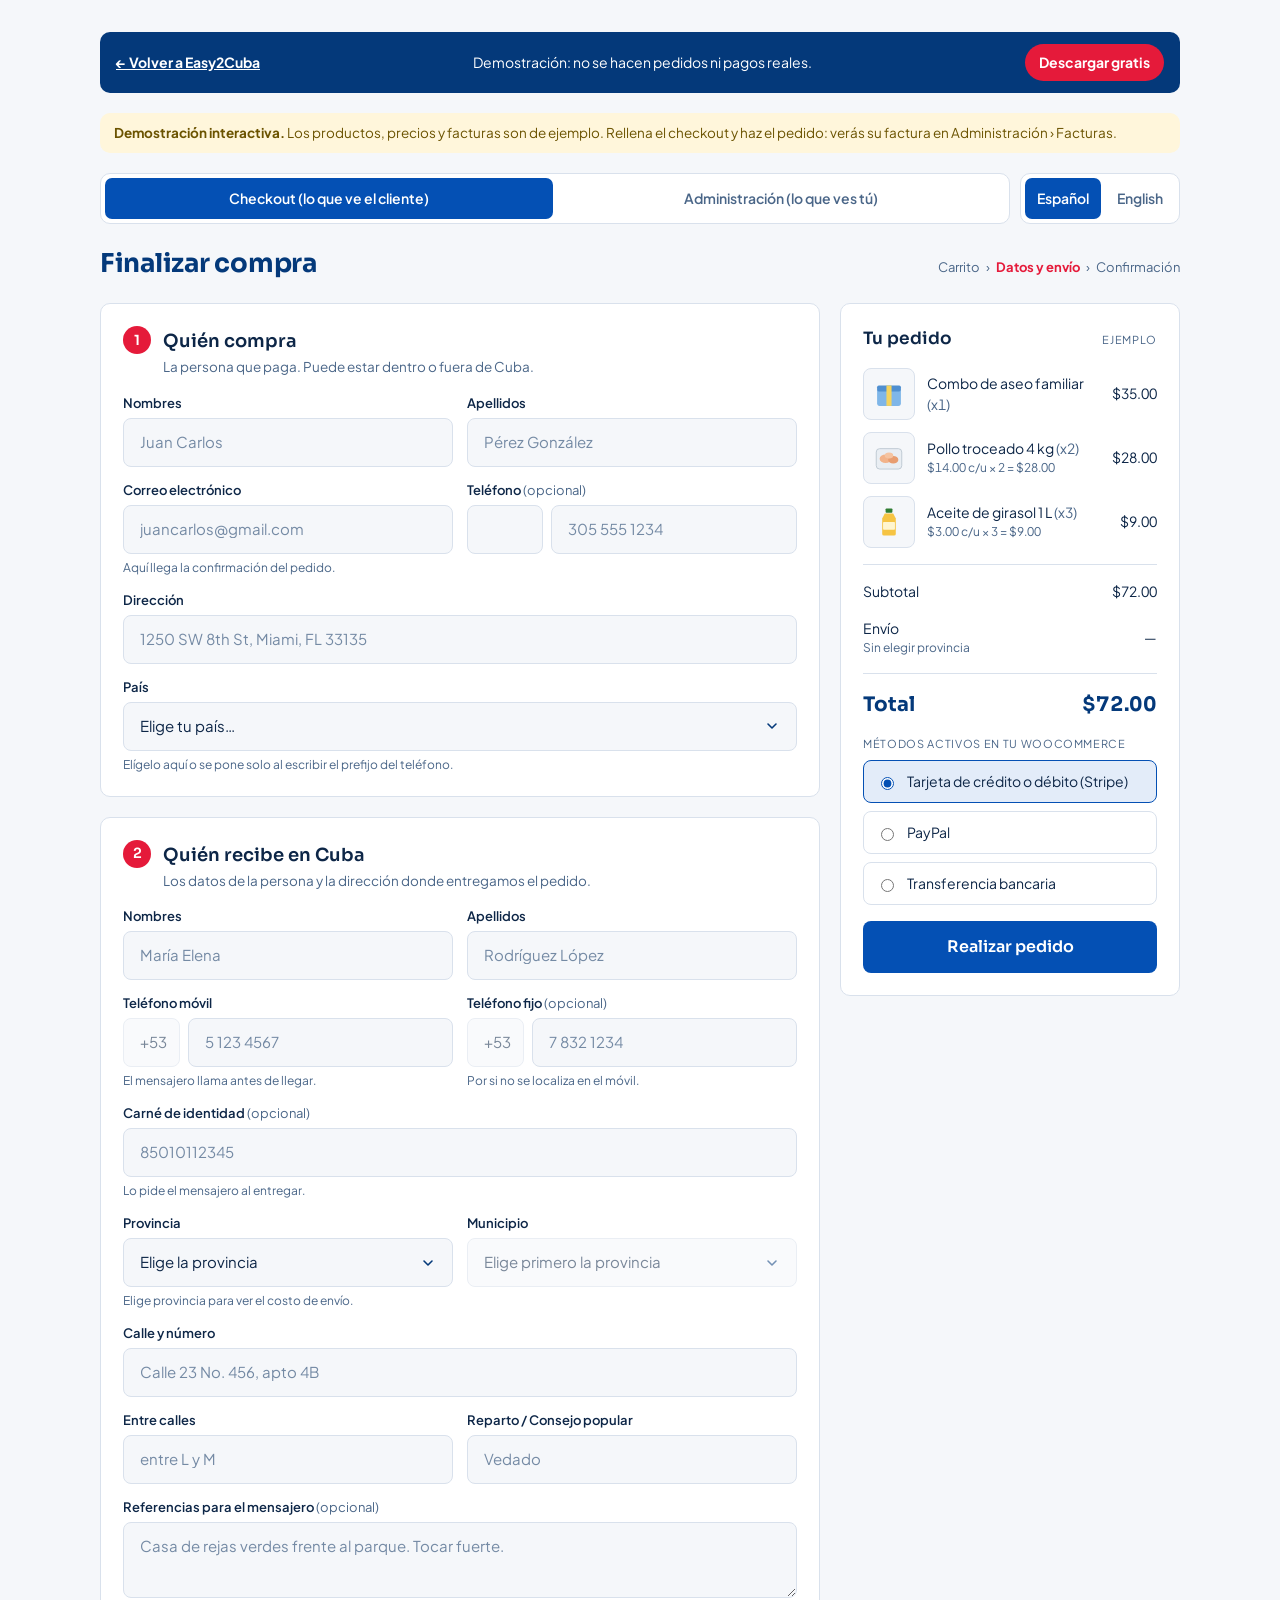
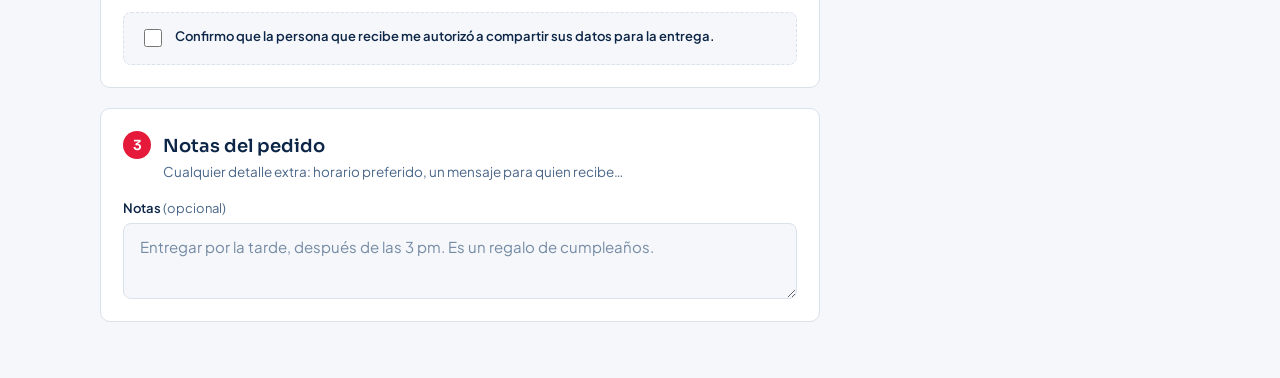
==== docs/demo/index.html @ add0dc84 "Icono de inicio (iPhone): carrito sin fondo, sin partes blancas Co-Authored-By: Claude Opus 5.5 <nor" ====
<!doctype html>
<html lang="es">
<head>
<meta charset="utf-8">
<title>Demo · Easy2Cuba for WooCommerce · La forma más fácil de vender y enviar a Cuba</title>
<meta name="viewport" content="width=device-width, initial-scale=1">
<meta name="description" content="La forma más fácil de vender y enviar a Cuba. Prueba el checkout de Easy2Cuba for WooCommerce: quién compra, quién recibe en Cuba, provincias, municipios y envío por provincia.">
<link rel="icon" href="../img/favicon.png">
<link rel="apple-touch-icon" href="../img/apple-touch-icon.png?v=3">
<link rel="manifest" href="../manifest.webmanifest">
<meta name="apple-mobile-web-app-title" content="Easy2Cuba">
<meta name="theme-color" content="#04397a">
<meta property="og:type" content="website">
<meta property="og:site_name" content="Easy2Cuba for WooCommerce">
<meta property="og:locale" content="es_ES">
<meta property="og:title" content="Demo · Easy2Cuba for WooCommerce">
<meta property="og:description" content="Pruébalo sin instalar nada: el checkout para vender desde cualquier país y entregar en Cuba, y su panel, en tu navegador.">
<meta property="og:image" content="https://wpdesigndev.github.io/easy2cuba-for-woocommerce/img/social-preview-demo.png">
<meta property="og:image:width" content="1280">
<meta property="og:image:height" content="640">
<meta property="og:image:alt" content="Demo de Easy2Cuba: formulario de quién recibe en Cuba con móvil +53, provincia La Habana y municipio Plaza de la Revolución.">
<meta property="og:url" content="https://wpdesigndev.github.io/easy2cuba-for-woocommerce/demo/">
<meta name="twitter:card" content="summary_large_image">
<meta name="twitter:title" content="Demo · Easy2Cuba for WooCommerce">
<meta name="twitter:description" content="Pruébalo sin instalar nada: el checkout para entregar en Cuba y su panel, en tu navegador.">
<meta name="twitter:image" content="https://wpdesigndev.github.io/easy2cuba-for-woocommerce/img/social-preview-demo.png">
<style>@font-face{font-family:"Sora";src:url("../fonts/Sora-var.woff") format("woff");font-weight:100 900;font-display:swap}@font-face{font-family:"Plus Jakarta Sans";src:url("../fonts/PlusJakartaSans-var.woff") format("woff");font-weight:200 800;font-display:swap}.smtp-grid{display:grid;grid-template-columns:repeat(2,minmax(0,1fr));gap:14px}
@media (max-width:640px){.smtp-grid{grid-template-columns:minmax(0,1fr)}}
.ret-row{display:flex;align-items:center;gap:10px}
.page-ok{color:#2e7d32;font-weight:600}
.test-box{border:1px solid var(--line);border-radius:var(--r);padding:16px;display:flex;flex-direction:column;gap:10px}
.test-box h3{margin:0}
.test-row{display:flex;flex-wrap:wrap;gap:10px;align-items:center}
.test-row input{flex:1 1 220px;min-width:0;font:inherit;color:var(--fg);background:var(--bg);border:1px solid var(--line);border-radius:8px;padding:10px 14px}
.smtp-grid select{font:inherit;color:var(--fg);background:var(--bg);border:1px solid var(--line);border-radius:8px;padding:10px 14px;width:100%}
</style>
<style>
/* Layout: two-column checkout (form left, sticky order summary right), stacks on phones; admin view in a tab */
:root{
  --bg:#f5f7fa; --surface:#ffffff; --fg:#0d2647; --muted:#4a6688; --line:#d9e1ec;
  --accent:#0450b4; --accent-ink:#ffffff; --accent-soft:#e3ecf9; --navy:#04397a;
  --red:#e51a3a; --red-ink:#ffffff;
  --ok:#17804a; --err:#b42318; --err-soft:#fdecea; --note:#fff6db; --note-ink:#6b5300;
  --display:"Sora",ui-sans-serif,system-ui,sans-serif;
  --body:"Plus Jakarta Sans",ui-sans-serif,system-ui,sans-serif;
  --r:10px;
}
@media (prefers-color-scheme:dark){:root:not([data-theme="light"]){
  --bg:#0b1424; --surface:#122038; --fg:#e6eef9; --muted:#9db0ca; --line:#24385a;
  --accent:#6ea3ff; --accent-ink:#06142b; --accent-soft:#18305a; --navy:#9cc0ff;
  --red:#ff4a64; --red-ink:#1a0308;
  --ok:#4cc584; --err:#ff8a7a; --err-soft:#3a1d1b; --note:#2e2812; --note-ink:#ecd58a; color-scheme:dark}}
:root[data-theme="dark"]{
  --bg:#0b1424; --surface:#122038; --fg:#e6eef9; --muted:#9db0ca; --line:#24385a;
  --accent:#6ea3ff; --accent-ink:#06142b; --accent-soft:#18305a; --navy:#9cc0ff;
  --red:#ff4a64; --red-ink:#1a0308;
  --ok:#4cc584; --err:#ff8a7a; --err-soft:#3a1d1b; --note:#2e2812; --note-ink:#ecd58a; color-scheme:dark}
*{box-sizing:border-box}
[hidden]{display:none!important}
body{background:var(--bg);color:var(--fg);font-family:var(--body);font-size:15px;line-height:1.5;padding-inline:16px;padding-block:24px 48px}
.wrap{max-width:1080px;margin:0 auto;display:flex;flex-direction:column;gap:20px}
.preview-note{background:var(--note);color:var(--note-ink);border-radius:var(--r);padding:10px 14px;font-size:13.5px}
.topbar{display:flex;gap:10px;flex-wrap:wrap;align-items:stretch}
.tabs,.lang{display:flex;gap:4px;background:var(--surface);border:1px solid var(--line);border-radius:var(--r);padding:4px}
.tabs{flex:1 1 420px;flex-wrap:wrap}
.tabs button,.lang button{font:inherit;font-weight:600;font-size:14px;border:0;border-radius:7px;padding:10px 12px;background:transparent;color:var(--muted);cursor:pointer}
.tabs button{flex:1 1 180px}
.tabs button[aria-pressed="true"],.lang button[aria-pressed="true"]{background:var(--accent);color:var(--accent-ink)}
.tabs button:focus-visible,.lang button:focus-visible{outline:2px solid var(--accent);outline-offset:2px}
#v-shop{display:flex;flex-direction:column;gap:20px}
#v-shop[hidden]{display:none}
header.shop{display:flex;justify-content:space-between;align-items:baseline;flex-wrap:wrap;gap:8px}
header.shop h1{font-family:var(--display);font-size:26px;font-weight:700;margin:0;letter-spacing:-.01em;color:var(--navy)}
.steps{display:flex;gap:6px;font-size:13px;color:var(--muted)}
.steps b{color:var(--red)}
.grid{display:grid;grid-template-columns:minmax(0,1fr) 340px;gap:20px;align-items:start}
@media (max-width:860px){.grid{grid-template-columns:minmax(0,1fr)}}
.col{display:flex;flex-direction:column;gap:20px;min-width:0}
section.card{background:var(--surface);border:1px solid var(--line);border-radius:var(--r);padding:22px;display:flex;flex-direction:column;gap:16px}
.sec-head{display:flex;gap:12px;align-items:flex-start}
.sec-num{flex:none;width:28px;height:28px;border-radius:50%;background:var(--red);color:var(--red-ink);font-family:var(--display);font-weight:600;font-size:14px;display:grid;place-items:center}
.sec-head h2{font-family:var(--display);font-size:18px;font-weight:600;margin:2px 0 2px;text-wrap:balance}
.sec-head p{margin:0;color:var(--muted);font-size:13.5px}
.fields{display:grid;grid-template-columns:repeat(2,minmax(0,1fr));gap:14px}
.full{grid-column:1/-1}
@media (max-width:520px){.fields{grid-template-columns:minmax(0,1fr)}}
.f{display:flex;flex-direction:column;gap:5px;min-width:0}
.f label{font-size:13px;font-weight:600}
.opt{font-weight:400;color:var(--muted)}
.f input,.f select,.f textarea{font:inherit;color:var(--fg);background:var(--bg);border:1px solid var(--line);border-radius:8px;padding:12px 16px;width:100%}
.f select{-webkit-appearance:none;appearance:none;padding-right:44px;background-image:url("data:image/svg+xml,%3Csvg xmlns='http://www.w3.org/2000/svg' width='16' height='16' viewBox='0 0 24 24' fill='none' stroke='%2304397a' stroke-width='2.4' stroke-linecap='round' stroke-linejoin='round'%3E%3Cpath d='M6 9l6 6 6-6'/%3E%3C/svg%3E");background-repeat:no-repeat;background-position:right 16px center;background-size:16px}
.phone select{background-image:none;padding-right:12px}
.f.consent{background:var(--bg);border:1px dashed var(--line);border-radius:8px;padding:14px 16px}
.f.consent label{display:flex;gap:10px;align-items:flex-start;font-weight:600}
.f.consent input{width:18px;height:18px;flex:none;margin-top:2px}
.demo-bar{display:flex;flex-wrap:wrap;gap:10px 16px;align-items:center;justify-content:space-between;background:var(--navy,#04397a);color:#fff;border-radius:var(--r);padding:12px 16px;font-size:14px}
.demo-bar a{color:#fff;font-weight:700}
.demo-bar .dl{background:#e51a3a;padding:8px 14px;border-radius:999px;text-decoration:none}
.f ::placeholder{color:var(--muted);opacity:.75}
.f textarea{min-height:76px;resize:vertical}
.f input:focus,.f select:focus,.f textarea:focus{outline:2px solid var(--accent);outline-offset:1px;border-color:transparent}
.f select:disabled{opacity:.55}
.hint{font-size:12px;color:var(--muted)}
.hint.found{color:var(--fg)}
.hint.found b{color:var(--accent)}
.msg{font-size:12px;color:var(--err)}
.f.bad input,.f.bad select{border-color:var(--err);background:var(--err-soft)}
.phone{display:flex;gap:8px}
.phone select{width:auto;flex:none}
.phone .pref{flex:none;width:76px;text-align:center}
.phone input{flex:1;min-width:0}
aside{position:sticky;top:calc(env(safe-area-inset-top,0px) + 16px)}
aside h2{font-family:var(--display);font-size:17px;font-weight:600;margin:0}
.item{display:flex;justify-content:space-between;gap:10px;font-size:14px;align-items:center}
.item > span:first-child{min-width:0}
.prod{display:flex;gap:12px;align-items:center;min-width:0}
.thumb{flex:none;width:52px;height:52px;border-radius:8px;border:1px solid var(--line);background:var(--bg);display:grid;place-items:center;overflow:hidden}
.thumb svg{width:34px;height:34px}
.prod-name{min-width:0}
.qty{color:var(--muted);font-variant-numeric:tabular-nums;white-space:nowrap}
.item small{display:block;color:var(--muted);font-size:12px}
.num{font-variant-numeric:tabular-nums;white-space:nowrap}
hr{border:0;border-top:1px solid var(--line);margin:0}
.total{font-family:var(--display);font-weight:700;font-size:20px;color:var(--navy)}
.pay{display:flex;flex-direction:column;gap:8px}
.pay label{display:flex;gap:10px;align-items:center;border:1px solid var(--line);border-radius:8px;padding:10px 12px;cursor:pointer;font-size:14px}
.pay label:has(input:checked){border-color:var(--accent);background:var(--accent-soft)}
.pay input{accent-color:var(--accent)}
button.go{font:inherit;font-family:var(--display);font-weight:600;font-size:16px;background:var(--accent);color:var(--accent-ink);border:0;border-radius:8px;padding:14px;cursor:pointer}
button.go:hover{filter:brightness(1.08)}
button.go:focus-visible{outline:3px solid var(--fg);outline-offset:2px}
.result{border:1px solid var(--ok);border-radius:var(--r);padding:16px;background:var(--surface)}
.result h3{margin:0 0 8px;font-family:var(--display);font-size:16px;color:var(--ok)}
.result dl{display:grid;grid-template-columns:max-content minmax(0,1fr);gap:4px 14px;margin:0;font-size:13.5px}
.result dt{color:var(--muted)}
.result dd{margin:0;overflow-wrap:anywhere}
.ex{font-size:11px;text-transform:uppercase;letter-spacing:.06em;color:var(--muted)}
/* Admin */
.admin{background:var(--surface);border:1px solid var(--line);border-radius:var(--r);overflow:hidden}
.admin-bar{display:flex;justify-content:space-between;flex-wrap:wrap;gap:6px;background:var(--navy);color:var(--surface);font-size:13px;padding:9px 16px}
.admin-body{padding:22px;display:flex;flex-direction:column;gap:16px}
.admin h2{font-family:var(--display);font-size:20px;margin:0 0 4px}
.admin .sub{margin:0;color:var(--muted);font-size:14px}
.bulk{display:flex;gap:8px;align-items:center;flex-wrap:wrap;font-size:13.5px}
.bulk label{font-weight:600}
.bulk input,.price{font:inherit;color:var(--fg);background:var(--bg);border:1px solid var(--line);border-radius:7px;padding:7px 10px;width:110px;font-variant-numeric:tabular-nums}
.sep{flex:1}
.tbl-wrap{overflow-x:auto;border:1px solid var(--line);border-radius:8px}
table{border-collapse:collapse;width:100%;min-width:480px;font-size:14px}
th{text-align:left;font-size:12px;text-transform:uppercase;letter-spacing:.05em;color:var(--muted);font-weight:600;padding:10px 14px;background:var(--bg)}
td{padding:8px 14px;border-top:1px solid var(--line)}
td.n{color:var(--muted);font-variant-numeric:tabular-nums}
.cur{display:inline-flex;align-items:center;gap:6px}
.pill{font-size:12px;padding:2px 8px;border-radius:99px;font-weight:600;background:var(--ok);color:var(--surface)}
.sw{position:relative;display:inline-block;width:40px;height:22px;flex:none;vertical-align:middle}
.sw input{position:absolute;inset:0;opacity:0;margin:0;cursor:pointer}
.sw span{position:absolute;inset:0;border-radius:99px;background:var(--line);transition:background .15s;pointer-events:none}
.sw span::after{content:"";position:absolute;top:3px;left:3px;width:16px;height:16px;border-radius:50%;background:var(--surface);transition:transform .15s}
.sw input:checked+span{background:var(--accent)}
.sw input:checked+span::after{transform:translateX(18px)}
.sw input:focus-visible+span{outline:2px solid var(--accent);outline-offset:2px}
tr.off td:not(:first-child){opacity:.45}
.save-row{display:flex;gap:12px;align-items:center}
.admin-body{position:relative}
.save-top{position:absolute;top:16px;right:22px;margin:0;z-index:1}
@media (max-width:600px){.save-top{position:static;justify-content:flex-end}}
.btn-pri,.btn-sec{font:inherit;font-weight:600;border-radius:7px;padding:9px 16px;cursor:pointer}
.btn-pri{background:var(--accent);color:var(--accent-ink);border:0}
.btn-sec{background:transparent;color:var(--accent);border:1px solid var(--accent)}
.saved{color:var(--ok);font-weight:600;font-size:14px}
.admin-foot{padding:16px 4px 0;font-size:12.5px;color:var(--muted);text-align:center}
.admin-foot a{color:var(--accent);font-weight:600;text-decoration:none}
.admin-foot a:hover{text-decoration:underline}
.plugin-head{display:flex;gap:14px;align-items:center;padding:20px 22px;border-bottom:1px solid var(--line);background:var(--accent-soft)}
.plugin-head .logo{flex:none;width:64px;height:64px;border-radius:14px;display:block;box-shadow:0 1px 3px rgba(0,0,0,.12)}
.plugin-head h1{font-family:var(--display);font-size:22px;font-weight:700;margin:0;color:var(--navy);letter-spacing:-.01em;text-wrap:balance}
.plugin-head p{margin:2px 0 0;color:var(--muted);font-size:14px}
.unit{display:block;font-size:12px;color:var(--muted);font-variant-numeric:tabular-nums}

/* Admin tabs & invoices */
.atabs{display:flex;gap:2px;padding:0 22px;border-bottom:1px solid var(--line);background:var(--surface);overflow-x:auto}
.atabs button{font:inherit;font-weight:600;font-size:14px;color:var(--muted);background:none;border:0;border-bottom:3px solid transparent;padding:12px 14px 10px;cursor:pointer;white-space:nowrap}
.atabs button[aria-selected="true"]{color:var(--navy);border-bottom-color:var(--red)}
.atabs button:focus-visible{outline:2px solid var(--accent);outline-offset:-2px}
.set-grid{display:grid;grid-template-columns:repeat(2,minmax(0,1fr));gap:16px;border:1px solid var(--line);border-radius:8px;padding:16px;background:var(--bg)}
.set-grid .toggle-row,.set-grid .save-row{grid-column:1/-1}
@media (max-width:640px){.set-grid{grid-template-columns:minmax(0,1fr)}}
.toggle-row{display:flex;gap:12px;align-items:flex-start;cursor:pointer}
.toggle-row b{display:block;font-size:14px}
.toggle-row small,.f2 small{display:block;color:var(--muted);font-size:12.5px}
.f2{display:flex;flex-direction:column;gap:5px;min-width:0}
.f2 label{font-size:13px;font-weight:600}
.f2 input{font:inherit;color:var(--fg);background:var(--surface);border:1px solid var(--line);border-radius:7px;padding:9px 11px;width:100%}
.f2 input:focus{outline:2px solid var(--accent);outline-offset:1px}
.list-head{display:flex;align-items:baseline;gap:10px;margin-top:6px}
.list-head h3{font-family:var(--display);font-size:17px;margin:0;color:var(--navy)}
.count{font-size:13px;color:var(--muted)}
.inv-table{min-width:820px}
.inv-table td{vertical-align:middle}
.inv-table .r{text-align:right}
.inv-table td.num{font-variant-numeric:tabular-nums;white-space:nowrap}
.inv-no{font:inherit;font-weight:700;color:var(--accent);background:none;border:0;padding:0;cursor:pointer;text-decoration:underline;text-underline-offset:2px}
.inv-actions{display:flex;gap:6px;justify-content:flex-end;flex-wrap:nowrap}
.btn-sec.small,.btn-del{padding:5px 10px;font-size:13px}
.btn-del{font:inherit;font-weight:600;font-size:13px;border-radius:7px;cursor:pointer;background:transparent;color:var(--err);border:1px solid var(--err)}
.btn-del.sure{background:var(--err);color:var(--surface)}
.empty{color:var(--muted);text-align:center;padding:18px;border:1px dashed var(--line);border-radius:8px;margin:0}
.chip{display:inline-block;font-size:11px;text-transform:uppercase;letter-spacing:.05em;padding:2px 7px;border-radius:99px;background:var(--note);color:var(--note-ink);margin-left:6px;vertical-align:middle;font-weight:600}
.info{display:grid;grid-template-columns:max-content minmax(0,1fr);gap:10px 24px;margin:0;font-size:14px;border:1px solid var(--line);border-radius:8px;padding:16px;background:var(--bg)}
.info dt{color:var(--muted);font-weight:600}
.info dd{margin:0;overflow-wrap:anywhere}
.info a{color:var(--accent);font-weight:600}
.mail{font-weight:600;user-select:all}
.info-copy{margin:0;color:var(--muted);font-size:13px}
.full2{grid-column:1/-1}
.lbl{font-size:13px;font-weight:600}
.logo-row{display:flex;gap:14px;align-items:center;flex-wrap:wrap}
.logo-box{width:180px;height:72px;border:1px dashed var(--line);border-radius:8px;background:var(--surface);display:grid;place-items:center;overflow:hidden;color:var(--muted);font-size:12.5px;text-align:center;padding:6px}
.logo-box img{max-width:166px;max-height:58px;width:auto;height:auto;object-fit:contain;display:block}
.logo-btns{display:flex;gap:8px;align-items:center}
.filebtn{position:relative;display:inline-flex;align-items:center;cursor:pointer;border-radius:7px;font-weight:600;border:1px solid var(--accent);color:var(--accent);background:transparent}
.filebtn input{position:absolute;inset:0;opacity:0;cursor:pointer;width:100%}
.filebtn:focus-within{outline:2px solid var(--accent);outline-offset:2px}
.pp-logo{max-height:64px;max-width:220px;object-fit:contain;display:block}
/* Modal + PDF paper */
.modal{position:fixed;inset:0;background:rgba(6,18,40,.55);display:flex;align-items:center;justify-content:center;padding:16px;z-index:50}
.modal[hidden]{display:none}
.modal-box{background:var(--bg);border-radius:12px;width:min(860px,100%);max-height:100%;display:flex;flex-direction:column;overflow:hidden;box-shadow:0 20px 50px rgba(0,0,0,.35)}
.modal-bar{display:flex;align-items:center;gap:8px;padding:12px 16px;background:var(--surface);border-bottom:1px solid var(--line);flex-wrap:wrap}
.modal-bar b{font-family:var(--display);color:var(--navy)}
.modal-scroll{overflow:auto;padding:20px}
.paper{background:#fff;color:#14233b;width:100%;max-width:760px;margin:0 auto;padding:36px 40px;box-shadow:0 2px 10px rgba(0,0,0,.15);font-family:var(--body);font-size:12.5px;line-height:1.45;display:flex;flex-direction:column;gap:18px}
@media (max-width:600px){.paper{padding:22px 18px}}
.pp-head{display:flex;justify-content:space-between;gap:16px;flex-wrap:wrap;border-bottom:3px solid #04397a;padding-bottom:14px}
.pp-store{font-family:var(--display);font-size:20px;font-weight:700;color:#04397a}
.pp-store small{display:block;font-family:var(--body);font-size:11.5px;font-weight:400;color:#4a6688}
.pp-meta{text-align:right}
.pp-meta .pp-title{font-family:var(--display);font-size:22px;font-weight:700;color:#e51a3a;letter-spacing:.06em}
.pp-meta div{color:#4a6688}
.pp-meta b{color:#14233b}
.pp-deliver{border:2px solid #04397a;border-radius:8px;overflow:hidden}
.pp-deliver h4{margin:0;background:#04397a;color:#fff;font-size:12px;letter-spacing:.08em;text-transform:uppercase;padding:7px 12px}
.pp-grid{display:grid;grid-template-columns:repeat(2,minmax(0,1fr));gap:8px 18px;padding:12px}
@media (max-width:600px){.pp-grid{grid-template-columns:minmax(0,1fr)}}
.pp-grid div{min-width:0;overflow-wrap:anywhere}
.pp-grid span{display:block;font-size:10.5px;text-transform:uppercase;letter-spacing:.05em;color:#4a6688}
.pp-grid b{font-size:13px}
.pp-grid .wide{grid-column:1/-1}
.pp-buyer h4,.pp-sec h4{margin:0 0 6px;font-size:12px;letter-spacing:.08em;text-transform:uppercase;color:#04397a}
.pp-buyer .pp-grid{padding:0}
.pp-table{width:100%;border-collapse:collapse}
.pp-table th{text-align:left;font-size:10.5px;text-transform:uppercase;letter-spacing:.05em;color:#4a6688;border-bottom:1px solid #c9d4e3;padding:6px 4px}
.pp-table td{padding:7px 4px;border-bottom:1px solid #e4eaf2}
.pp-table .r{text-align:right;white-space:nowrap;font-variant-numeric:tabular-nums}
.pp-totals{margin-left:auto;width:min(280px,100%);display:grid;grid-template-columns:1fr auto;gap:4px 16px;font-variant-numeric:tabular-nums}
.pp-totals .t{font-family:var(--display);font-weight:700;font-size:16px;color:#04397a;border-top:2px solid #04397a;padding-top:6px}
.pp-sec p{margin:0}
.pp-foot{border-top:1px solid #c9d4e3;padding-top:10px;text-align:center;color:#4a6688;font-size:11px}
.toast{position:fixed;left:50%;bottom:20px;transform:translateX(-50%);background:var(--navy);color:var(--surface);padding:10px 16px;border-radius:8px;font-size:14px;z-index:60;box-shadow:0 6px 20px rgba(0,0,0,.25);max-width:calc(100% - 32px)}
@media (prefers-reduced-motion:reduce){.sw span,.sw span::after{transition:none}}
</style>

<div class="wrap">
  <div class="demo-bar"><a href="../" data-t="back"></a><span data-t="demoNote"></span><a class="dl" href="https://github.com/wpdesigndev/easy2cuba-for-woocommerce/releases/latest/download/easy2cuba-for-woocommerce.zip" data-t="dlBtn"></a></div>
  <div class="preview-note" data-t="note"></div>

  <div class="topbar">
    <div class="tabs">
      <button type="button" id="t-shop" aria-pressed="true" data-t="tabShop"></button>
      <button type="button" id="t-admin" aria-pressed="false" data-t="tabAdmin"></button>
    </div>
    <div class="lang" aria-label="Idioma / Language">
      <button type="button" id="l-es" aria-pressed="true">Español</button>
      <button type="button" id="l-en" aria-pressed="false">English</button>
    </div>
  </div>

  <!-- ADMINISTRACIÓN -->
  <div id="v-admin" hidden>
  <div class="admin">
    <div class="admin-bar"><span data-t="wpPanel"></span><span>WooCommerce › Easy2Cuba</span></div>
    <div class="plugin-head">
      <img class="logo" src="[data-uri]" alt="Easy2Cuba" width="64" height="64">
      <div>
        <h1>Easy2Cuba for WooCommerce</h1>
        <p data-t="tagline"></p>
      </div>
    </div>
    <nav class="atabs" role="tablist">
      <button type="button" role="tab" data-panel="a-ship" aria-selected="true" data-t="atShip"></button>
      <button type="button" role="tab" data-panel="a-inv" aria-selected="false" data-t="atInv"></button>
      <button type="button" role="tab" data-panel="a-info" aria-selected="false" data-t="atInfo"></button>
    </nav>
    <div class="admin-body apanel" id="a-ship">
      <div class="save-row save-top"><span id="saved-top" class="saved" hidden data-t="saved"></span><button type="button" class="btn-pri" id="save-top" data-t="save"></button></div>
      <div>
        <h2 data-t="admGeneral"></h2>
      </div>
      <div class="set-grid">
        <label class="toggle-row" for="set-enable"><span class="sw"><input type="checkbox" id="set-enable" checked><span></span></span><span><b data-t="admEnable"></b><small data-t="admEnableD"></small></span></label>
        <label class="toggle-row" for="set-wide"><span class="sw"><input type="checkbox" id="set-wide" checked><span></span></span><span><b data-t="admWide"></b><small data-t="admWideD"></small></span></label>
        <label class="toggle-row" for="set-consent"><span class="sw"><input type="checkbox" id="set-consent" checked><span></span></span><span><b data-t="admConsent"></b><small data-t="admConsentD"></small></span></label>
      </div>
      <div>
        <h2 data-t="admTitle"></h2>
        <p class="sub" data-t="admSub"></p>
      </div>
      <div class="bulk">
        <label for="bulk" data-t="bulkLbl"></label>
        <input id="bulk" type="number" min="0" step="0.01" placeholder="10.00">
        <button type="button" class="btn-sec" id="bulk-go" data-t="apply"></button>
        <span class="sep"></span>
        <button type="button" class="btn-sec" id="all-on" data-t="allOn"></button>
        <button type="button" class="btn-sec" id="all-off" data-t="allOff"></button>
      </div>
      <div class="tbl-wrap">
        <table>
          <thead><tr><th data-t="thDel"></th><th data-t="thProv"></th><th data-t="thMun"></th><th data-t="thCost"></th></tr></thead>
          <tbody id="price-rows"></tbody>
        </table>
      </div>
      <div class="save-row"><button type="button" class="btn-pri" id="save" data-t="save"></button><span id="saved" class="saved" hidden data-t="saved"></span></div>
    </div>

    <!-- FACTURAS -->
    <div class="admin-body apanel" id="a-inv" hidden>
      <div>
        <h2 data-t="invTitle"></h2>
        <p class="sub" data-t="invSub"></p>
      </div>
      <div class="set-grid">
        <label class="toggle-row" for="inv-on">
          <span class="sw"><input type="checkbox" id="inv-on" checked><span></span></span>
          <span><b data-t="invOn"></b><small data-t="invOnSub"></small></span>
        </label>
        <div class="f2">
          <label for="inv-email" data-t="invEmail"></label>
          <input id="inv-email" type="email" value="admin@mitienda.com">
          <small data-t="invEmailSub"></small>
        </div>
        <div class="f2">
          <label for="inv-copy" data-t="invCopy"></label>
          <input id="inv-copy" type="text">
          <small data-t="invCopySub"></small>
        </div>
        <div class="f2 full2">
          <span class="lbl" data-t="invLogo"></span>
          <div class="logo-row">
            <div class="logo-box" id="logo-box"><span data-t="noLogo"></span></div>
            <div class="logo-btns">
              <label class="btn-sec small filebtn" for="logo-file"><span data-t="pickLogo"></span><input type="file" id="logo-file" accept="image/png,image/jpeg,image/webp,image/svg+xml"></label>
              <button type="button" class="btn-del" id="logo-rm" hidden data-t="rmLogo"></button>
            </div>
          </div>
          <small data-t="invLogoSub"></small>
        </div>
<div class="f2 full2"><label for="inv-ret" data-t="retLabel"></label><div class="ret-row"><input id="inv-ret" type="number" min="0" value="0" style="width:90px"> <span data-t="retMonths"></span></div><small data-t="retD"></small></div>
        <label class="toggle-row full2" for="smtp-on"><span class="sw"><input type="checkbox" id="smtp-on"><span></span></span><span><b data-t="smtpOn"></b><small data-t="smtpOnD"></small></span></label>
        <div class="smtp-grid full2" id="smtp-fields" hidden>
          <div class="f2"><label for="smtp-host" data-t="smtpHost"></label><input id="smtp-host" type="text" placeholder="smtp.gmail.com"></div>
          <div class="f2"><label for="smtp-port" data-t="smtpPort"></label><input id="smtp-port" type="number" placeholder="587"></div>
          <div class="f2"><label for="smtp-sec" data-t="smtpSecure"></label><select id="smtp-sec"><option>TLS</option><option>SSL</option><option value="" data-t="smtpNone"></option></select></div>
          <div class="f2"><label for="smtp-user" data-t="smtpUser"></label><input id="smtp-user" type="text" placeholder="tucorreo@gmail.com"></div>
          <div class="f2"><label for="smtp-pass" data-t="smtpPass"></label><input id="smtp-pass" type="password" placeholder=""></div>
          <div class="f2"><label for="from-email" data-t="fromEmail"></label><input id="from-email" type="email" placeholder=""><small data-t="fromEmailD"></small></div>
          <div class="f2"><label for="from-name" data-t="fromName"></label><input id="from-name" type="text" placeholder=""><small data-t="fromNameD"></small></div>
        </div>
        <div class="save-row"><button type="button" class="btn-pri" id="inv-save" data-t="save"></button><span id="inv-saved" class="saved" hidden data-t="saved"></span></div>
      </div>

<div class="test-box">
        <h3 data-t="testTitle"></h3>
        <p class="sub" data-t="testSub"></p>
        <div class="test-row"><label for="test-to" data-t="testEmail"></label><input id="test-to" type="email" value="admin@mitienda.com"><button type="button" class="btn-pri" id="test-send" data-t="testSend"></button><button type="button" class="btn-sec" id="test-view" data-t="testView"></button></div>
      </div>

      <div class="list-head">
        <h3 data-t="invList"></h3>
        <span class="count" id="inv-count"></span>
      </div>
      <div class="tbl-wrap">
        <table class="inv-table">
          <thead><tr><th data-t="thInvNo"></th><th data-t="thDate"></th><th data-t="thBuyer"></th><th data-t="thRecip"></th><th data-t="thProv"></th><th class="r">Total</th><th data-t="thSent"></th><th class="r" data-t="thActions"></th></tr></thead>
          <tbody id="inv-rows"></tbody>
        </table>
      </div>
      <p class="empty" id="inv-empty" hidden data-t="invEmpty"></p>
    </div>

    <!-- INFORMACIÓN -->
    <div class="admin-body apanel" id="a-info" hidden>
      <div>
        <h2 data-t="infoTitle"></h2>
        <p class="sub" data-t="infoSub"></p>
      </div>
      <dl class="info">
        <dt data-t="iName"></dt><dd>Easy2Cuba for WooCommerce</dd>
        <dt data-t="iVersion"></dt><dd>1.6.6</dd>
        <dt data-t="iBy"></dt><dd><a href="https://gmeti.com" target="_blank" rel="noopener noreferrer">GMETI</a></dd>
        <dt data-t="iPage"></dt><dd><a href="https://wpdesigndev.github.io/easy2cuba-for-woocommerce/" target="_blank" rel="noopener">wpdesigndev.github.io/easy2cuba-for-woocommerce</a></dd>
        <dt data-t="iSupport"></dt><dd><span class="mail" id="sup-mail">easy2cubaforwoo@gmeti.com</span> <button type="button" class="btn-sec small" id="copy-mail" data-t="copyBtn"></button></dd>
        <dt data-t="iReq"></dt><dd>WooCommerce 7.0+ (<span data-t="reqMust"></span>) · WordPress 6.0+ · PHP 7.4+</dd>
        <dt data-t="iLangs"></dt><dd>Español, English</dd>
        <dt data-t="iLicense"></dt><dd>GPLv2</dd>
      </dl>
    </div>
  </div>
  <footer class="admin-foot" id="copy"></footer>
  </div>

  <div class="modal" id="modal" hidden>
    <div class="modal-box" role="dialog" aria-modal="true" aria-labelledby="m-title">
      <div class="modal-bar">
        <b id="m-title"></b>
        <span class="sep"></span>
        <button type="button" class="btn-sec small" id="m-dl" data-t="dlPdf"></button>
        <button type="button" class="btn-sec small" id="m-close" data-t="close"></button>
      </div>
      <div class="modal-scroll"><div class="paper" id="paper"></div></div>
    </div>
  </div>

  <!-- CHECKOUT -->
  <div id="v-shop">
  <header class="shop">
    <h1 data-t="h1"></h1>
    <div class="steps"><span data-t="st1"></span>›<b data-t="st2"></b>›<span data-t="st3"></span></div>
  </header>

  <form id="checkout" class="grid" novalidate>
    <div class="col">

      <section class="card">
        <div class="sec-head"><div class="sec-num">1</div><div>
          <h2 data-t="s1"></h2>
          <p data-t="s1sub"></p>
        </div></div>
        <div class="fields">
          <div class="f"><label for="b_nombre" data-t="names"></label><input id="b_nombre" autocomplete="given-name" data-ph="phBNames" required></div>
          <div class="f"><label for="b_apellidos" data-t="lastnames"></label><input id="b_apellidos" autocomplete="family-name" data-ph="phBLast" required></div>
          <div class="f"><label for="b_email" data-t="email"></label><input id="b_email" type="email" autocomplete="email" data-ph="phEmail" required><span class="hint" data-t="emailHint"></span></div>
          <div class="f"><label for="b_tel"><span data-t="phone"></span> <span class="opt" data-t="optional"></span></label>
            <div class="phone"><input id="b_pref" class="pref" type="tel" inputmode="tel" maxlength="5" autocomplete="tel-country-code" aria-label="Prefijo"><input id="b_tel" type="tel" inputmode="tel" autocomplete="tel-national" data-ph="phBPhone"></div></div>
          <div class="f full"><label for="b_dir" data-t="address"></label><input id="b_dir" autocomplete="street-address" data-ph="phAddr" required></div>
          <div class="f full"><label for="b_pais" data-t="cLabel"></label><select id="b_pais" autocomplete="country" required></select><span class="hint" data-t="cAuto"></span></div>
        </div>
      </section>

      <section class="card">
        <div class="sec-head"><div class="sec-num">2</div><div>
          <h2 data-t="s2"></h2>
          <p data-t="s2sub"></p>
        </div></div>
        <div class="fields">
          <div class="f"><label for="s_nombre" data-t="names"></label><input id="s_nombre" data-ph="phSNames" required></div>
          <div class="f"><label for="s_apellidos" data-t="lastnames"></label><input id="s_apellidos" data-ph="phSLast" required></div>
          <div class="f"><label for="s_tel" data-t="mobile"></label>
            <div class="phone"><select aria-label="+53" disabled><option>+53</option></select><input id="s_tel" type="tel" inputmode="tel" placeholder="5 123 4567" required></div><span class="hint" data-t="mobileHint"></span></div>
          <div class="f"><label for="s_fijo"><span data-t="landline"></span> <span class="opt" data-t="optional"></span></label>
            <div class="phone"><select aria-label="+53" disabled><option>+53</option></select><input id="s_fijo" type="tel" inputmode="tel" placeholder="7 832 1234"></div><span class="hint" data-t="landHint"></span></div>
          <div class="f full"><label for="s_ci"><span data-t="ci"></span> <span class="opt" data-t="optional"></span></label><input id="s_ci" inputmode="numeric" maxlength="11" placeholder="85010112345"><span class="hint" data-t="ciHint"></span></div>
          <div class="f"><label for="s_prov" data-t="prov"></label><select id="s_prov" required></select><span class="hint" id="zone"></span></div>
          <div class="f"><label for="s_mun" data-t="mun"></label><select id="s_mun" required disabled></select></div>
          <div class="f full"><label for="s_calle" data-t="street"></label><input id="s_calle" data-ph="phStreet" required></div>
          <div class="f"><label for="s_entre" data-t="between"></label><input id="s_entre" data-ph="phBetween" required></div>
          <div class="f"><label for="s_reparto" data-t="reparto"></label><input id="s_reparto" placeholder="Vedado"></div>
          <div class="f full"><label for="s_ref"><span data-t="refs"></span> <span class="opt" data-t="optional"></span></label><textarea id="s_ref" data-ph="phRefs"></textarea></div>
          <div class="f full consent"><label><input type="checkbox" id="s_consent" required> <span data-t="consent"></span></label></div>
        </div>
      </section>

      <section class="card">
        <div class="sec-head"><div class="sec-num">3</div><div>
          <h2 data-t="s3"></h2>
          <p data-t="s3sub"></p>
        </div></div>
        <div class="f"><label for="notas"><span data-t="notes"></span> <span class="opt" data-t="optional"></span></label><textarea id="notas" data-ph="phNotes"></textarea></div>
      </section>
    </div>

    <aside>
      <section class="card">
        <div style="display:flex;justify-content:space-between;align-items:baseline;gap:8px"><h2 data-t="yourOrder"></h2><span class="ex" data-t="example"></span></div>
        <div id="items" style="display:flex;flex-direction:column;gap:12px"></div>
        <hr>
        <div class="item"><span data-t="subtotal"></span><span class="num">$72.00</span></div>
        <div class="item"><span><span data-t="shipping"></span> <small id="ship-where"></small></span><span class="num" id="ship">—</span></div>
        <hr>
        <div class="item total"><span>Total</span><span class="num" id="total">$72.00</span></div>
        <div class="pay" role="radiogroup">
          <span class="ex" data-t="payActive"></span>
          <label><input type="radio" name="pay" checked> <span data-t="payCard"></span></label>
          <label><input type="radio" name="pay"> PayPal</label>
          <label><input type="radio" name="pay"> <span data-t="payBank"></span></label>
        </div>
        <button class="go" type="submit" data-t="placeOrder"></button>
        <div id="out" hidden></div>
      </section>
    </aside>
  </form>
  </div>
</div>

<script>
const T = {
 es:{
  admGeneral:"General", admEnable:"Usar el checkout de Easy2Cuba", admEnableD:"Si lo desactivas, tu tienda vuelve al checkout normal de WooCommerce.", admWide:"Checkout a lo ancho de la pantalla", admWideD:"Usa casi todo el ancho de la ventana aunque tu tema tenga un contenido más estrecho. Desactívalo si choca con el diseño de tu tema.", admConsent:"Pedir permiso para los datos de quien recibe", admConsentD:"Muestra en el checkout una casilla obligatoria en la que quien compra confirma que puede compartir los datos de quien recibe.",  retLabel:"Borrar del registro las facturas con más de", retMonths:"meses", retD:"Pon 0 para no borrarlas nunca. Se revisa una vez al día. Los pedidos de WooCommerce no se tocan.", smtpOn:"Enviar las facturas por SMTP", smtpOnD:"Actívalo si la factura de prueba no llega. Usa los datos del servidor de tu correo. Con Gmail: servidor smtp.gmail.com, puerto 587, seguridad TLS, tu dirección de Gmail y una contraseña de aplicación.", smtpHost:"Servidor SMTP", smtpPort:"Puerto", smtpSecure:"Seguridad", smtpNone:"Ninguna", smtpUser:"Usuario", smtpPass:"Contraseña", fromEmail:"Correo del remitente", fromEmailD:"Opcional. Con SMTP normalmente tiene que ser la misma cuenta del usuario.", fromName:"Nombre del remitente", fromNameD:"Por defecto, el nombre de tu sitio.", testTitle:"Probar el envío", testSub:"Envía una factura de prueba con datos de ejemplo para comprobar que llega y cómo se ve. No usa un número de factura ni aparece en el registro.", testEmail:"Enviar a", testSend:"Enviar factura de prueba", testView:"Ver PDF de prueba", testSent:"Factura de prueba enviada a {e}. (En la demo no se envía ningún correo.)",
  note:"<b>Demostración interactiva.</b> Los productos, precios y facturas son de ejemplo. Rellena el checkout y haz el pedido: verás su factura en Administración › Facturas.",
  tabShop:"Checkout (lo que ve el cliente)", tabAdmin:"Administración (lo que ves tú)",
  wpPanel:"Panel de WordPress", admTitle:"Envíos por provincia",
  admSub:"El precio se suma al total cuando el cliente elige la provincia de entrega. Escribe 0 para envío gratis. Las provincias desactivadas no aparecen en el checkout.",
  bulkLbl:"Poner el mismo precio a todas", apply:"Aplicar", allOn:"Activar todas", allOff:"Desactivar todas",
  thDel:"Entrega", thProv:"Provincia", thMun:"Municipios", thCost:"Costo de envío (USD)", save:"Guardar cambios", saved:"Cambios guardados", free:"Gratis",
  copy:y=>`© ${y} <a href="https://gmeti.com" target="_blank" rel="noopener">GMETI</a> y afiliados. Todos los derechos reservados.`,
  h1:"Finalizar compra", st1:"Carrito", st2:"Datos y envío", st3:"Confirmación",
  s1:"Quién compra", s1sub:"La persona que paga. Puede estar dentro o fuera de Cuba.",
  names:"Nombres", lastnames:"Apellidos", email:"Correo electrónico", emailHint:"Aquí llega la confirmación del pedido.",
  phone:"Teléfono", optional:"(opcional)", address:"Dirección",
  phBNames:"Juan Carlos", phBLast:"Pérez González", phEmail:"juancarlos@gmail.com", phBPhone:"305 555 1234", phAddr:"1250 SW 8th St, Miami, FL 33135",
  cEmpty:"Escribe el prefijo del teléfono y aquí verás tu país.", cUnknown:"No reconocemos ese prefijo. Revísalo.", cLabel:"País", cPick:"Elige tu país…", cAuto:"Elígelo aquí o se pone solo al escribir el prefijo del teléfono.", consent:"Confirmo que la persona que recibe me autorizó a compartir sus datos para la entrega.", eConsent:"Marca la casilla para confirmar que puedes compartir los datos de quien recibe.",  iPage:"Página del plugin", back:"← Volver a Easy2Cuba", demoNote:"Demostración: no se hacen pedidos ni pagos reales.", dlBtn:"Descargar gratis", cUSCA:"Estados Unidos o Canadá", or:" o ",
  s2:"Quién recibe en Cuba", s2sub:"Los datos de la persona y la dirección donde entregamos el pedido.",
  phSNames:"María Elena", phSLast:"Rodríguez López",
  mobile:"Teléfono móvil", mobileHint:"El mensajero llama antes de llegar.", landline:"Teléfono fijo", landHint:"Por si no se localiza en el móvil.",
  ci:"Carné de identidad", ciHint:"Lo pide el mensajero al entregar.",
  prov:"Provincia", mun:"Municipio", provPick:"Elige la provincia", munPick:"Elige el municipio", munFirst:"Elige primero la provincia",
  zoneEmpty:"Elige provincia para ver el costo de envío.", zoneTo:"Envío a",
  street:"Calle y número", phStreet:"Calle 23 No. 456, apto 4B", between:"Entre calles", phBetween:"entre L y M", reparto:"Reparto / Consejo popular",
  refs:"Referencias para el mensajero", phRefs:"Casa de rejas verdes frente al parque. Tocar fuerte.",
  s3:"Notas del pedido", s3sub:"Cualquier detalle extra: horario preferido, un mensaje para quien recibe…",
  notes:"Notas", phNotes:"Entregar por la tarde, después de las 3 pm. Es un regalo de cumpleaños.",
  yourOrder:"Tu pedido", example:"ejemplo", subtotal:"Subtotal", shipping:"Envío", noProv:"Sin elegir provincia",
  payActive:"Métodos activos en tu WooCommerce", payCard:"Tarjeta de crédito o débito (Stripe)", payBank:"Transferencia bancaria", placeOrder:"Realizar pedido",
  each:"c/u", tagline:"La forma más fácil de vender y enviar a Cuba",
  atShip:"Envíos", atInv:"Facturas", atInfo:"Información",
  invTitle:"Facturas en PDF", invSub:"Cuando se confirma el pago de un pedido, se genera una factura en PDF con todo lo que el cliente puso en el checkout y se envía al correo que indiques. Puedes reenviarla al mensajero o al dueño.",
  invOn:"Enviar una factura en PDF cuando se confirme el pago", invOnSub:"Se envía cuando el pedido pasa a \"Procesando\" o \"Completado\". Con pago contra entrega se envía al hacer el pedido.",
  invEmail:"Correo que recibe las facturas", invEmailSub:"Por defecto, el correo del administrador de la tienda. Puedes poner varios separados por comas.",
  invCopy:"Pie de página del PDF", invCopySub:"Por defecto: © año actual + nombre de tu sitio.",
  invLogo:"Logo de la factura", invLogoSub:"Sale arriba en el PDF en lugar del nombre de la tienda. Usa PNG o JPG, mejor con fondo transparente.", noLogo:"Sin logo: se usa el nombre de la tienda", pickLogo:"Elegir logo", rmLogo:"Quitar", logoBad:"Ese archivo no es una imagen.",
  invList:"Facturas enviadas", invEmpty:"Todavía no se ha enviado ninguna factura. Se enviarán cuando se confirme el pago de un pedido.",
  thInvNo:"Factura", thDate:"Fecha", thBuyer:"Compra", thRecip:"Recibe", thSent:"Enviada a", thActions:"Acciones",
  view:"Ver", del:"Eliminar", sure:"¿Seguro?", deleted:"Factura eliminada del registro.", nInv:n=>n===1?"1 factura":n+" facturas",
  dlPdf:"Descargar PDF", close:"Cerrar", dlNote:"En el plugin este botón descarga el PDF.",
  infoTitle:"Información del plugin", infoSub:"Datos de Easy2Cuba for WooCommerce y cómo contactar con soporte.",
  iName:"Nombre", iVersion:"Versión", iBy:"Desarrollado por", iWeb:"Sitio web", iSupport:"Soporte", iReq:"Requisitos", reqMust:"obligatorio", iLangs:"Idiomas", iLicense:"Licencia",
  copyBtn:"Copiar", copied:"Correo copiado.",
  pInvoice:"FACTURA", pNo:"Nº", pDate:"Fecha", pOrder:"Pedido", pDeliver:"Entregar a", pBuyer:"Quién compra",
  pName:"Nombre", pMobile:"Móvil", pLand:"Fijo", pCi:"Carné de identidad", pStreet:"Calle y número", pBetween:"Entre calles", pReparto:"Reparto", pMun:"Municipio", pProv:"Provincia", pRefs:"Referencias para el mensajero",
  pEmail:"Correo", pPhone:"Teléfono", pCountry:"País", pAddr:"Dirección", pProd:"Producto", pQty:"Cant.", pPrice:"Precio", pPay:"Método de pago", pNotes:"Notas del pedido",
  sentTo:"Factura {n} enviada a {e}.", mystore:"Mi Tienda", siteNote:"mitienda.com",
  p1:"Combo de aseo familiar", p2:"Pollo troceado 4 kg", p3:"Aceite de girasol 1 L",
  eReq:"Este dato es obligatorio.", eEmail:"Escribe un correo válido, por ejemplo nombre@gmail.com.", eCu:"Los teléfonos de Cuba tienen 8 dígitos.", eCi:"El carné de identidad tiene 11 dígitos.", ePref:"Escribe el prefijo de tu país junto al teléfono.",
  rTitle:"Así llegaría el pedido a tu panel", rBuys:"Compra", rGets:"Recibe", rPhones:"Teléfonos", rMob:"Móvil", rLand:"Fijo", rAddr:"Dirección", rPlace:"Lugar"
 },
 en:{
  admGeneral:"General", admEnable:"Use the Easy2Cuba checkout", admEnableD:"If you turn it off, your store goes back to the standard WooCommerce checkout.", admWide:"Full-width checkout", admWideD:"Uses most of the window width even if your theme has a narrower content area. Turn it off if it clashes with your theme layout.", admConsent:"Ask for permission to share the recipient's details", admConsentD:"Shows a required checkbox at checkout where the buyer confirms they may share the recipient's details.",  retLabel:"Remove invoices from the log after", retMonths:"months", retD:"Enter 0 to keep them forever. Checked once a day. WooCommerce orders are not touched.", smtpOn:"Send invoices via SMTP", smtpOnD:"Turn it on if the test invoice does not arrive. Use your email provider's server details. With Gmail: server smtp.gmail.com, port 587, TLS security, your Gmail address and an app password.", smtpHost:"SMTP server", smtpPort:"Port", smtpSecure:"Security", smtpNone:"None", smtpUser:"Username", smtpPass:"Password", fromEmail:"Sender email", fromEmailD:"Optional. With SMTP it usually has to be the same account as the username.", fromName:"Sender name", fromNameD:"Defaults to your site name.", testTitle:"Test delivery", testSub:"Send a test invoice with sample data to check that it arrives and how it looks. It doesn't use an invoice number or appear in the log.", testEmail:"Send to", testSend:"Send test invoice", testView:"View test PDF", testSent:"Test invoice sent to {e}. (The demo doesn't send any email.)",
  note:"<b>Interactive demo.</b> Products, prices and invoices are examples. Fill in the checkout and place the order: you will see its invoice in Admin › Invoices.",
  tabShop:"Checkout (what customers see)", tabAdmin:"Admin (what you see)",
  wpPanel:"WordPress dashboard", admTitle:"Shipping by province",
  admSub:"The price is added to the total when the customer picks the delivery province. Enter 0 for free shipping. Disabled provinces don't appear at checkout.",
  bulkLbl:"Set the same price for all", apply:"Apply", allOn:"Enable all", allOff:"Disable all",
  thDel:"Delivery", thProv:"Province", thMun:"Municipalities", thCost:"Shipping cost (USD)", save:"Save changes", saved:"Changes saved", free:"Free",
  copy:y=>`© ${y} <a href="https://gmeti.com" target="_blank" rel="noopener">GMETI</a> and affiliates. All rights reserved.`,
  h1:"Checkout", st1:"Cart", st2:"Details & shipping", st3:"Confirmation",
  s1:"Who's buying", s1sub:"The person paying. They can be in Cuba or abroad.",
  names:"First names", lastnames:"Last names", email:"Email", emailHint:"Your order confirmation goes here.",
  phone:"Phone", optional:"(optional)", address:"Address",
  phBNames:"John Michael", phBLast:"Smith Johnson", phEmail:"johnsmith@gmail.com", phBPhone:"305 555 1234", phAddr:"1250 SW 8th St, Miami, FL 33135",
  cEmpty:"Type your phone's country code and your country will show here.", cUnknown:"We don't recognize that code. Please check it.", cLabel:"Country", cPick:"Choose your country…", cAuto:"Choose it here, or it is set automatically when you type the phone country code.", consent:"I confirm the recipient has authorized me to share their details for the delivery.", eConsent:"Tick the box to confirm you may share the recipient's details.",  iPage:"Plugin page", back:"← Back to Easy2Cuba", demoNote:"Demo: no real orders or payments are made.", dlBtn:"Download free", cUSCA:"United States or Canada", or:" or ",
  s2:"Who receives in Cuba", s2sub:"The recipient's details and the delivery address.",
  phSNames:"María Elena", phSLast:"Rodríguez López",
  mobile:"Mobile phone", mobileHint:"The courier calls before arriving.", landline:"Landline", landHint:"In case the mobile can't be reached.",
  ci:"ID card number (Carné de identidad)", ciHint:"The courier asks for it on delivery.",
  prov:"Province", mun:"Municipality", provPick:"Choose the province", munPick:"Choose the municipality", munFirst:"Choose the province first",
  zoneEmpty:"Choose a province to see the shipping cost.", zoneTo:"Shipping to",
  street:"Street and number", phStreet:"Calle 23 No. 456, apt 4B", between:"Between streets", phBetween:"between L and M", reparto:"Neighborhood (Reparto)",
  refs:"Directions for the courier", phRefs:"House with green gates across from the park. Knock loudly.",
  s3:"Order notes", s3sub:"Anything else: preferred time, a message for the recipient…",
  notes:"Notes", phNotes:"Deliver in the afternoon, after 3 pm. It's a birthday gift.",
  yourOrder:"Your order", example:"example", subtotal:"Subtotal", shipping:"Shipping", noProv:"No province selected",
  payActive:"Methods enabled in your WooCommerce", payCard:"Credit or debit card (Stripe)", payBank:"Bank transfer", placeOrder:"Place order",
  each:"each", tagline:"The easiest way to sell and ship to Cuba",
  atShip:"Shipping", atInv:"Invoices", atInfo:"About",
  invTitle:"PDF invoices", invSub:"When an order payment is confirmed, a PDF invoice with everything the customer entered at checkout is created and sent to the email you choose. You can forward it to the courier or the owner.",
  invOn:"Send a PDF invoice when the payment is confirmed", invOnSub:"It is sent when the order moves to \"Processing\" or \"Completed\". With cash on delivery it is sent when the order is placed.",
  invEmail:"Email that receives the invoices", invEmailSub:"By default, the store admin email. You can enter several separated by commas.",
  invCopy:"PDF footer", invCopySub:"Default: © current year + your site name.",
  invLogo:"Invoice logo", invLogoSub:"Shown at the top of the PDF instead of the store name. Use PNG or JPG, ideally with a transparent background.", noLogo:"No logo: the store name is used", pickLogo:"Choose logo", rmLogo:"Remove", logoBad:"That file is not an image.",
  invList:"Sent invoices", invEmpty:"No invoices have been sent yet. They are sent when an order payment is confirmed.",
  thInvNo:"Invoice", thDate:"Date", thBuyer:"Buyer", thRecip:"Recipient", thSent:"Sent to", thActions:"Actions",
  view:"View", del:"Delete", sure:"Sure?", deleted:"Invoice removed from the log.", nInv:n=>n===1?"1 invoice":n+" invoices",
  dlPdf:"Download PDF", close:"Close", dlNote:"In the plugin this button downloads the PDF.",
  infoTitle:"About the plugin", infoSub:"Easy2Cuba for WooCommerce details and how to reach support.",
  iName:"Name", iVersion:"Version", iBy:"Developed by", iWeb:"Website", iSupport:"Support", iReq:"Requirements", reqMust:"required", iLangs:"Languages", iLicense:"License",
  copyBtn:"Copy", copied:"Email copied.",
  pInvoice:"INVOICE", pNo:"No.", pDate:"Date", pOrder:"Order", pDeliver:"Deliver to", pBuyer:"Buyer",
  pName:"Name", pMobile:"Mobile", pLand:"Landline", pCi:"ID card", pStreet:"Street and number", pBetween:"Between streets", pReparto:"Neighborhood", pMun:"Municipality", pProv:"Province", pRefs:"Directions for the courier",
  pEmail:"Email", pPhone:"Phone", pCountry:"Country", pAddr:"Address", pProd:"Product", pQty:"Qty", pPrice:"Price", pPay:"Payment method", pNotes:"Order notes",
  sentTo:"Invoice {n} sent to {e}.", mystore:"My Store", siteNote:"mystore.com",
  p1:"Family hygiene bundle", p2:"Chicken pieces 4 kg", p3:"Sunflower oil 1 L",
  eReq:"This field is required.", eEmail:"Enter a valid email, for example name@gmail.com.", eCu:"Cuban phone numbers have 8 digits.", eCi:"The ID card number has 11 digits.", ePref:"Enter your country code next to the phone number.",
  rTitle:"How the order would reach your dashboard", rBuys:"Buyer", rGets:"Recipient", rPhones:"Phones", rMob:"Mobile", rLand:"Landline", rAddr:"Address", rPlace:"Location"
 }
};
let L = "es";
const t = k => T[L][k];

const CUBA = {
 "Pinar del Río":["Consolación del Sur","Guane","La Palma","Los Palacios","Mantua","Minas de Matahambre","Pinar del Río","San Juan y Martínez","San Luis","Sandino","Viñales"],
 "Artemisa":["Alquízar","Artemisa","Bahía Honda","Bauta","Caimito","Candelaria","Guanajay","Güira de Melena","Mariel","San Antonio de los Baños","San Cristóbal"],
 "La Habana":["Arroyo Naranjo","Boyeros","Centro Habana","Cerro","Cotorro","Diez de Octubre","Guanabacoa","La Habana del Este","La Habana Vieja","La Lisa","Marianao","Playa","Plaza de la Revolución","Regla","San Miguel del Padrón"],
 "Mayabeque":["Batabanó","Bejucal","Güines","Jaruco","Madruga","Melena del Sur","Nueva Paz","Quivicán","San José de las Lajas","San Nicolás","Santa Cruz del Norte"],
 "Matanzas":["Calimete","Cárdenas","Ciénaga de Zapata","Colón","Jagüey Grande","Jovellanos","Limonar","Los Arabos","Martí","Matanzas","Pedro Betancourt","Perico","Unión de Reyes"],
 "Cienfuegos":["Abreus","Aguada de Pasajeros","Cienfuegos","Cruces","Cumanayagua","Lajas","Palmira","Rodas"],
 "Villa Clara":["Caibarién","Camajuaní","Cifuentes","Corralillo","Encrucijada","Manicaragua","Placetas","Quemado de Güines","Ranchuelo","Remedios","Sagua la Grande","Santa Clara","Santo Domingo"],
 "Sancti Spíritus":["Cabaiguán","Fomento","Jatibonico","La Sierpe","Sancti Spíritus","Taguasco","Trinidad","Yaguajay"],
 "Ciego de Ávila":["Baraguá","Bolivia","Chambas","Ciego de Ávila","Ciro Redondo","Florencia","Majagua","Morón","Primero de Enero","Venezuela"],
 "Camagüey":["Camagüey","Carlos Manuel de Céspedes","Esmeralda","Florida","Guáimaro","Jimaguayú","Minas","Najasa","Nuevitas","Santa Cruz del Sur","Sibanicú","Sierra de Cubitas","Vertientes"],
 "Las Tunas":["Amancio","Colombia","Jesús Menéndez","Jobabo","Las Tunas","Majibacoa","Manatí","Puerto Padre"],
 "Holguín":["Antilla","Báguanos","Banes","Cacocum","Calixto García","Cueto","Frank País","Gibara","Holguín","Mayarí","Moa","Rafael Freyre","Sagua de Tánamo","Urbano Noris"],
 "Granma":["Bartolomé Masó","Bayamo","Buey Arriba","Campechuela","Cauto Cristo","Guisa","Jiguaní","Manzanillo","Media Luna","Niquero","Pilón","Río Cauto","Yara"],
 "Santiago de Cuba":["Contramaestre","Guamá","Mella","Palma Soriano","San Luis","Santiago de Cuba","Segundo Frente","Songo-La Maya","Tercer Frente"],
 "Guantánamo":["Baracoa","Caimanera","El Salvador","Guantánamo","Imías","Maisí","Manuel Tames","Niceto Pérez","San Antonio del Sur","Yateras"],
 "Isla de la Juventud":["Isla de la Juventud"]
};
const PRICES = {"Pinar del Río":10,"Artemisa":8,"La Habana":5,"Mayabeque":8,"Matanzas":9,"Cienfuegos":12,"Villa Clara":12,"Sancti Spíritus":13,"Ciego de Ávila":14,"Camagüey":15,"Las Tunas":16,"Holguín":17,"Granma":17,"Santiago de Cuba":18,"Guantánamo":19,"Isla de la Juventud":20};
const ACTIVE = {}; Object.keys(CUBA).forEach(p => ACTIVE[p] = true);
const SUB = 72;

// Productos de ejemplo con foto
const IMG = {
 p1:'<svg viewBox="0 0 40 40"><rect x="6" y="14" width="28" height="20" rx="3" fill="#7fb6e8"/><rect x="6" y="10" width="28" height="7" rx="2" fill="#4f8fd0"/><rect x="17" y="10" width="6" height="24" fill="#f4d35e"/></svg>',
 p2:'<svg viewBox="0 0 40 40"><rect x="5" y="9" width="30" height="24" rx="4" fill="#e9eef3" stroke="#b9c4cf"/><ellipse cx="16" cy="21" rx="7" ry="5" fill="#f2b38a"/><ellipse cx="25" cy="22" rx="6" ry="4.5" fill="#e89d70"/><ellipse cx="20" cy="17" rx="5" ry="3.5" fill="#f5c4a1"/></svg>',
 p3:'<svg viewBox="0 0 40 40"><rect x="16" y="4" width="8" height="5" rx="1" fill="#2f7d32"/><path d="M15 10h10l3 6v18a2 2 0 0 1-2 2H14a2 2 0 0 1-2-2V16z" fill="#f6c443"/><rect x="13" y="20" width="14" height="9" rx="1" fill="#fff6d0"/></svg>'
};
const ITEMS = [["p1",1,35],["p2",2,28],["p3",3,9]];

const $ = id => document.getElementById(id);
const prov = $("s_prov"), mun = $("s_mun");

function renderItems(){
  $("items").innerHTML = ITEMS.map(([k,q,pr]) => {
    const unit = pr/q;
    const calc = q>1 ? `<span class="unit">$${unit.toFixed(2)} ${t("each")} × ${q} = $${pr.toFixed(2)}</span>` : "";
    return `<div class="item"><span class="prod"><span class="thumb">${IMG[k]}</span><span class="prod-name">${t(k)} <span class="qty">(x${q})</span>${calc}</span></span><span class="num">$${pr.toFixed(2)}</span></div>`;
  }).join("");
}

function fillProv(){
  const cur = prov.value;
  prov.innerHTML = ""; prov.add(new Option(t("provPick"),""));
  Object.keys(CUBA).filter(p => ACTIVE[p]).forEach(p => prov.add(new Option(p,p)));
  prov.value = ACTIVE[cur] ? cur : "";
  fillMun(cur && prov.value===cur ? mun.value : "");
}
function fillMun(keep){
  const list = CUBA[prov.value];
  mun.innerHTML = "";
  if(!list){ mun.add(new Option(t("munFirst"),"")); mun.disabled = true; }
  else { mun.add(new Option(t("munPick"),"")); list.forEach(m => mun.add(new Option(m,m))); mun.disabled = false;
    if(keep && list.includes(keep)) mun.value = keep; else if(list.length===1) mun.value = list[0]; }
  updateShip();
}
const money = c => c===0 ? t("free") : "$"+c.toFixed(2);
function updateShip(){
  if(!prov.value){ $("ship").textContent="—"; $("ship-where").textContent=t("noProv"); $("total").textContent="$"+SUB.toFixed(2); $("zone").textContent=t("zoneEmpty"); return; }
  const c = PRICES[prov.value] || 0;
  $("ship").textContent = money(c);
  $("ship-where").textContent = prov.value;
  $("total").textContent = "$"+(SUB+c).toFixed(2);
  $("zone").innerHTML = `${t("zoneTo")} <b>${prov.value}</b>: <b>${money(c)}</b>`;
}
prov.addEventListener("change", () => fillMun(""));

// Prefijo telefónico → país
const CODES = {"1":"US CA","1242":"BS","1246":"BB","1264":"AI","1268":"AG","1284":"VG","1340":"VI","1345":"KY","1441":"BM","1473":"GD","1649":"TC","1664":"MS","1670":"MP","1671":"GU","1684":"AS","1721":"SX","1758":"LC","1767":"DM","1784":"VC","1787":"PR","1939":"PR","1809":"DO","1829":"DO","1849":"DO","1868":"TT","1869":"KN","1876":"JM","1658":"JM",
"7":"RU KZ","20":"EG","27":"ZA","30":"GR","31":"NL","32":"BE","33":"FR","34":"ES","36":"HU","39":"IT","40":"RO","41":"CH","43":"AT","44":"GB","45":"DK","46":"SE","47":"NO","48":"PL","49":"DE","51":"PE","52":"MX","53":"CU","54":"AR","55":"BR","56":"CL","57":"CO","58":"VE","60":"MY","61":"AU","62":"ID","63":"PH","64":"NZ","65":"SG","66":"TH","81":"JP","82":"KR","84":"VN","86":"CN","90":"TR","91":"IN","92":"PK","93":"AF","94":"LK","95":"MM","98":"IR",
"211":"SS","212":"MA","213":"DZ","216":"TN","218":"LY","220":"GM","221":"SN","222":"MR","223":"ML","224":"GN","225":"CI","226":"BF","227":"NE","228":"TG","229":"BJ","230":"MU","231":"LR","232":"SL","233":"GH","234":"NG","235":"TD","236":"CF","237":"CM","238":"CV","239":"ST","240":"GQ","241":"GA","242":"CG","243":"CD","244":"AO","245":"GW","248":"SC","249":"SD","250":"RW","251":"ET","252":"SO","253":"DJ","254":"KE","255":"TZ","256":"UG","257":"BI","258":"MZ","260":"ZM","261":"MG","262":"RE","263":"ZW","264":"NA","265":"MW","266":"LS","267":"BW","268":"SZ","269":"KM","290":"SH","291":"ER","297":"AW","298":"FO","299":"GL",
"350":"GI","351":"PT","352":"LU","353":"IE","354":"IS","355":"AL","356":"MT","357":"CY","358":"FI","359":"BG","370":"LT","371":"LV","372":"EE","373":"MD","374":"AM","375":"BY","376":"AD","377":"MC","378":"SM","380":"UA","381":"RS","382":"ME","383":"XK","385":"HR","386":"SI","387":"BA","389":"MK","420":"CZ","421":"SK","423":"LI",
"500":"FK","501":"BZ","502":"GT","503":"SV","504":"HN","505":"NI","506":"CR","507":"PA","508":"PM","509":"HT","590":"GP","591":"BO","592":"GY","593":"EC","594":"GF","595":"PY","596":"MQ","597":"SR","598":"UY","599":"CW",
"670":"TL","673":"BN","674":"NR","675":"PG","676":"TO","677":"SB","678":"VU","679":"FJ","680":"PW","685":"WS","686":"KI","687":"NC","689":"PF","691":"FM","692":"MH",
"850":"KP","852":"HK","853":"MO","855":"KH","856":"LA","880":"BD","886":"TW","960":"MV","961":"LB","962":"JO","963":"SY","964":"IQ","965":"KW","966":"SA","967":"YE","968":"OM","970":"PS","971":"AE","972":"IL","973":"BH","974":"QA","975":"BT","976":"MN","977":"NP","992":"TJ","993":"TM","994":"AZ","995":"GE","996":"KG","998":"UZ"};
const cname = c => { try { return new Intl.DisplayNames([L],{type:"region"}).of(c); } catch(e){ return c; } };
let billCountry = "";
const ISO = [...new Set(Object.values(CODES).join(" ").split(" "))];
function fillCountries(){
  const sel = $("b_pais"), cur = sel.value;
  const list = ISO.map(c=>[c,cname(c)]).sort((a,b)=>a[1].localeCompare(b[1],L));
  sel.innerHTML = `<option value="">${t("cPick")}</option>` + list.map(([c,n])=>`<option value="${c}">${n.replace(/&/g,"&amp;").replace(/</g,"&lt;")}</option>`).join("");
  sel.value = cur;
}
function detectCountry(fromUser){
  const el = $("b_pref");
  const d = el.value.replace(/\D/g,"").slice(0,4);
  el.value = d ? "+"+d : "";
  billCountry = "";
  if(!d) return;
  let k = d; while(k && !CODES[k]) k = k.slice(0,-1);
  if(!k) return;
  const codes = CODES[k].split(" ");
  billCountry = codes[0];
  if(fromUser !== true) return;
  const sel = $("b_pais");
  if(codes.includes(sel.value)) return;
  sel.value = codes[0]; setErr(sel,"");
}
$("b_pref").addEventListener("input", ()=>detectCountry(true));

// Idioma
function applyLang(){
  document.documentElement.lang = L;
  document.querySelectorAll("[data-t]").forEach(el => el.innerHTML = t(el.dataset.t));
  document.querySelectorAll("[data-ph]").forEach(el => el.placeholder = t(el.dataset.ph));
  $("copy").innerHTML = t("copy")(new Date().getFullYear());
  $("l-es").setAttribute("aria-pressed", L==="es"); $("l-en").setAttribute("aria-pressed", L==="en");
  renderItems(); fillProv(); fillCountries(); detectCountry();
  if(!$("v-admin").hidden) renderAdmin();
  renderInv(); renderInfo(); renderLogo();
  document.querySelectorAll(".f.bad").forEach(f => { f.classList.remove("bad"); f.querySelector(".msg")?.remove(); });
  $("out").hidden = true;
}
$("l-es").addEventListener("click",()=>{ L="es"; applyLang(); });
$("l-en").addEventListener("click",()=>{ L="en"; applyLang(); });

// Pestañas
function show(admin){
  $("v-admin").hidden = !admin; $("v-shop").hidden = admin;
  $("t-admin").setAttribute("aria-pressed",admin); $("t-shop").setAttribute("aria-pressed",!admin);
  $("saved").hidden = true; $("saved-top").hidden = true;
  if(admin) renderAdmin();
}
$("t-shop").addEventListener("click",()=>show(false));
$("t-admin").addEventListener("click",()=>show(true));

// Administración
function renderAdmin(){
  $("price-rows").innerHTML = Object.keys(CUBA).map((p,i)=>{
    const v = PRICES[p], on = ACTIVE[p];
    return `<tr class="${on?"":"off"}"><td><label class="sw"><input type="checkbox" class="act" id="ac${i}" data-p="${p}" ${on?"checked":""} aria-label="${p}"><span></span></label></td>
      <td>${p}</td><td class="n">${CUBA[p].length}</td>
      <td><span class="cur">$ <input class="price" id="pr${i}" data-p="${p}" type="number" min="0" step="0.01" value="${v.toFixed(2)}" aria-label="${t("thCost")} ${p}"> ${v===0?`<span class="pill">${t("free")}</span>`:""}</span></td></tr>`;
  }).join("");
}
$("price-rows").addEventListener("change", e => {
  if(e.target.classList.contains("act")) e.target.closest("tr").classList.toggle("off", !e.target.checked);
});
function setAll(on){ document.querySelectorAll(".act").forEach(c => { c.checked = on; c.closest("tr").classList.toggle("off",!on); }); }
$("all-on").addEventListener("click",()=>setAll(true));
$("all-off").addEventListener("click",()=>setAll(false));
$("bulk-go").addEventListener("click",()=>{
  const v = parseFloat($("bulk").value); if(isNaN(v)||v<0) return;
  document.querySelectorAll(".price").forEach(i=>i.value=v.toFixed(2));
});
function saveShip(msgId){
  document.querySelectorAll(".price").forEach(i=>{ const v=parseFloat(i.value); PRICES[i.dataset.p] = isNaN(v)||v<0 ? 0 : v; });
  document.querySelectorAll(".act").forEach(c => ACTIVE[c.dataset.p] = c.checked);
  renderAdmin(); fillProv(); $("saved").hidden = true; $("saved-top").hidden = true; $(msgId).hidden = false;
}
$("save").addEventListener("click",()=>saveShip("saved"));
$("save-top").addEventListener("click",()=>saveShip("saved-top"));

// Validación y envío
function setErr(el,msg){
  const f = el.closest(".f"); if(!f) return;
  f.classList.toggle("bad",!!msg);
  let m = f.querySelector(".msg");
  if(msg){ if(!m){ m=document.createElement("span"); m.className="msg"; f.appendChild(m);} m.textContent=msg; }
  else if(m) m.remove();
}
const digits = v => v.replace(/\D/g,"");
const rules = {
  b_email: v => /^\S+@\S+\.\S+$/.test(v) ? "" : t("eEmail"),
  b_tel: v => !v || billCountry ? "" : t("ePref"),
  s_tel: v => /^\d{8}$/.test(digits(v)) ? "" : t("eCu"),
  s_fijo: v => !v || /^\d{8}$/.test(digits(v)) ? "" : t("eCu"),
  s_ci: v => !v || /^\d{11}$/.test(v) ? "" : t("eCi")
};
const esc = s => s.replace(/&/g,"&amp;").replace(/</g,"&lt;");
$("checkout").addEventListener("submit", e => {
  e.preventDefault();
  let first = null;
  ["b_nombre","b_apellidos","b_email","b_tel","b_dir","b_pais","s_nombre","s_apellidos","s_tel","s_fijo","s_ci","s_prov","s_mun","s_calle","s_entre"].forEach(id => {
    const el = $(id), v = el.value.trim();
    let msg = el.required && !v ? t("eReq") : (rules[id] ? rules[id](v) : "");
    setErr(el,msg);
    if(msg && !first) first = el;
  });
  const cs = $("s_consent"), cf = cs.closest(".f");
  if(!cf.hidden && !cs.checked){ cf.classList.add("bad"); let m=cf.querySelector(".msg"); if(!m){m=document.createElement("span");m.className="msg";cf.appendChild(m);} m.textContent=t("eConsent"); if(!first) first=cs; } else { cf.classList.remove("bad"); cf.querySelector(".msg")?.remove(); }
  const out = $("out");
  if(first){ out.hidden = true; first.focus(); first.scrollIntoView({block:"center",behavior:"smooth"}); return; }
  const rows = [
    [t("rBuys"), $("b_nombre").value+" "+$("b_apellidos").value+($("b_pais").value?" · "+cname($("b_pais").value):"")],
    [t("rGets"), $("s_nombre").value+" "+$("s_apellidos").value],
    [t("rPhones"), t("rMob")+" +53 "+$("s_tel").value+($("s_fijo").value?" · "+t("rLand")+" +53 "+$("s_fijo").value:"")],
    [t("rAddr"), $("s_calle").value+", "+$("s_entre").value+($("s_reparto").value?", "+$("s_reparto").value:"")],
    [t("rPlace"), mun.value+", "+prov.value],
    [t("shipping"), $("ship").textContent],
    ["Total", $("total").textContent]
  ];
  out.className = "result"; out.hidden = false;
  out.innerHTML = `<h3>${t("rTitle")}</h3><dl>`+rows.map(r=>`<dt>${r[0]}</dt><dd>${esc(r[1])}</dd>`).join("")+"</dl>";
  addInvoiceFromForm();
});
document.querySelectorAll("#checkout input, #checkout select").forEach(el => { el.addEventListener("input", () => setErr(el,"")); el.addEventListener("change", () => setErr(el,"")); });

// ---------- Facturas (vista previa) ----------
const YEAR = new Date().getFullYear();
let invCopyCustom = null;
const copyText = () => invCopyCustom ?? (L==="es" ? `© ${YEAR} ${t("mystore")}. Todos los derechos reservados.` : `© ${YEAR} ${t("mystore")}. All rights reserved.`);
let nextNo = 4, nextOrder = 1045;
const INVOICES = [
 {no:"FAC-0003", order:1044, date:"2026-10-06 14:12", example:true, sentTo:"admin@mitienda.com", pay:"PayPal", notes:"Entregar antes del viernes.",
  buyer:{n:"Yanet",l:"Morales Díaz",email:"yanetmd@gmail.com",phone:"+1 786 555 0142",country:"Estados Unidos",addr:"2310 W 60th St, Hialeah, FL 33016"},
  rec:{n:"Rosa María",l:"Díaz Suárez",mobile:"+53 52345678",land:"+53 48761234",ci:"60031512345",street:"Calle Martí No. 112",between:"entre Isabel Rubio y Rafael Morales",reparto:"Centro",mun:"Pinar del Río",prov:"Pinar del Río",refs:"Puerta azul al lado de la bodega."},
  items:[["p2",2,28],["p3",3,9]], ship:10},
 {no:"FAC-0002", order:1043, date:"2026-10-05 09:47", example:true, sentTo:"admin@mitienda.com", pay:"Stripe (Visa •••• 4242)", notes:"",
  buyer:{n:"Carlos Alberto",l:"Ruiz Peña",email:"carlosruiz@gmail.com",phone:"+34 612 345 678",country:"España",addr:"Calle de Alcalá 120, Madrid"},
  rec:{n:"Alberto",l:"Ruiz Cabrera",mobile:"+53 55123456",land:"",ci:"",street:"Calle 8 No. 309",between:"entre 13 y 15",reparto:"Vista Alegre",mun:"Santiago de Cuba",prov:"Santiago de Cuba",refs:""},
  items:[["p1",1,35]], ship:18},
 {no:"FAC-0001", order:1042, date:"2026-10-04 18:03", example:true, sentTo:"admin@mitienda.com", pay:"Zelle", notes:"Es un regalo de cumpleaños.",
  buyer:{n:"Lisandra",l:"Pérez Hernández",email:"lisy.ph@gmail.com",phone:"",country:"Estados Unidos",addr:"1250 SW 8th St, Miami, FL 33135"},
  rec:{n:"Mercedes",l:"Hernández Gil",mobile:"+53 53987654",land:"+53 72034567",ci:"48120312345",street:"Calle 23 No. 456, apto 4B",between:"entre L y M",reparto:"Vedado",mun:"Plaza de la Revolución",prov:"La Habana",refs:"Edificio con rejas verdes. Tocar fuerte."},
  items:[["p1",1,35],["p2",2,28],["p3",3,9]], ship:5}
];
const sumItems = inv => inv.items.reduce((a,i)=>a+i[2],0);
const money2 = v => "$"+v.toFixed(2);
function fmtDate(d){ try { return new Date(d.replace(" ","T")).toLocaleString(L==="es"?"es-ES":"en-US",{dateStyle:"medium",timeStyle:"short"}); } catch(e){ return d; } }

function renderInv(){
  const rows = $("inv-rows");
  rows.innerHTML = INVOICES.map((v,i)=>`<tr>
    <td><button type="button" class="inv-no" data-i="${i}">${v.no}</button>${v.example?`<span class="chip">${t("example")}</span>`:""}</td>
    <td class="num">${fmtDate(v.date)}</td>
    <td>${esc(v.buyer.n+" "+v.buyer.l)}</td>
    <td>${esc(v.rec.n+" "+v.rec.l)}</td>
    <td>${esc(v.rec.prov)}</td>
    <td class="num r">${money2(sumItems(v)+v.ship)}</td>
    <td>${esc(v.sentTo)}</td>
    <td><div class="inv-actions"><button type="button" class="btn-sec small" data-view="${i}">${t("view")}</button><button type="button" class="btn-del" data-del="${i}">${t("del")}</button></div></td>
  </tr>`).join("");
  $("inv-empty").hidden = INVOICES.length>0;
  rows.closest(".tbl-wrap").hidden = INVOICES.length===0;
  $("inv-count").textContent = t("nInv")(INVOICES.length);
  if(invCopyCustom===null) $("inv-copy").value = copyText();
}
$("inv-rows").addEventListener("click", e=>{
  const v = e.target.closest("[data-view],.inv-no"); 
  if(v){ openInvoice(+(v.dataset.view ?? v.dataset.i)); return; }
  const d = e.target.closest("[data-del]");
  if(d){
    if(!d.classList.contains("sure")){ d.classList.add("sure"); d.textContent=t("sure"); setTimeout(()=>{ if(d.isConnected){ d.classList.remove("sure"); d.textContent=t("del"); } },3000); return; }
    INVOICES.splice(+d.dataset.del,1); renderInv(); toast(t("deleted"));
  }
});
$("inv-save").addEventListener("click",()=>{
  invCopyCustom = $("inv-copy").value.trim() || null;
  $("inv-saved").hidden=false; setTimeout(()=>$("inv-saved").hidden=true,2500); renderInv();
});
$("inv-copy").addEventListener("input",()=>{ invCopyCustom = $("inv-copy").value; });

function row(label,val,wide){ return val ? `<div${wide?' class="wide"':''}><span>${label}</span><b>${esc(val)}</b></div>` : ""; }
function invoiceHTML(v){
  const sub = sumItems(v);
  return `<div class="pp-head">
      <div class="pp-store">${invLogo?`<img class="pp-logo" src="${invLogo}" alt="${t("mystore")}">`:`${t("mystore")}<small>${t("siteNote")}</small>`}</div>
      <div class="pp-meta"><div class="pp-title">${t("pInvoice")}</div>
        <div>${t("pNo")} <b>${v.no}</b></div><div>${t("pOrder")} <b>#${v.order}</b></div><div>${t("pDate")} <b>${fmtDate(v.date)}</b></div></div>
    </div>
    <section class="pp-deliver"><h4>${t("pDeliver")}</h4><div class="pp-grid">
      ${row(t("pName"), v.rec.n+" "+v.rec.l, true)}
      ${row(t("pMobile"), v.rec.mobile)}${row(t("pLand"), v.rec.land)}
      ${row(t("pCi"), v.rec.ci)}
      ${row(t("pProv"), v.rec.prov)}${row(t("pMun"), v.rec.mun)}
      ${row(t("pStreet"), v.rec.street, true)}
      ${row(t("pBetween"), v.rec.between)}${row(t("pReparto"), v.rec.reparto)}
      ${row(t("pRefs"), v.rec.refs, true)}
    </div></section>
    <section class="pp-buyer"><h4>${t("pBuyer")}</h4><div class="pp-grid">
      ${row(t("pName"), v.buyer.n+" "+v.buyer.l)}${row(t("pEmail"), v.buyer.email)}
      ${row(t("pPhone"), v.buyer.phone)}
      ${row(t("pAddr"), v.buyer.addr, true)}
      ${row(t("pCountry"), v.buyer.country)}
    </div></section>
    <table class="pp-table"><thead><tr><th>${t("pProd")}</th><th class="r">${t("pQty")}</th><th class="r">${t("pPrice")}</th><th class="r">Total</th></tr></thead>
      <tbody>${v.items.map(([k,q,pr])=>`<tr><td>${t(k)}</td><td class="r">${q}</td><td class="r">${money2(pr/q)}</td><td class="r">${money2(pr)}</td></tr>`).join("")}</tbody></table>
    <div class="pp-totals"><span>${t("subtotal")}</span><span>${money2(sub)}</span>
      <span>${t("shipping")} · ${esc(v.rec.prov)}</span><span>${v.ship===0?t("free"):money2(v.ship)}</span>
      <span class="t">Total</span><span class="t">${money2(sub+v.ship)}</span></div>
    <section class="pp-sec"><h4>${t("pPay")}</h4><p>${esc(v.pay)}</p></section>
    ${v.notes?`<section class="pp-sec"><h4>${t("pNotes")}</h4><p>${esc(v.notes)}</p></section>`:""}
    <div class="pp-foot">${esc(copyText())}</div>`;
}
let lastFocus=null;
function openInvoice(i){
  const v = INVOICES[i]; if(!v) return;
  lastFocus = document.activeElement;
  $("m-title").textContent = `${t("pInvoice")[0]+t("pInvoice").slice(1).toLowerCase()} ${v.no}`;
  $("paper").innerHTML = invoiceHTML(v);
  $("modal").hidden = false; $("m-close").focus();
}
function closeModal(){ $("modal").hidden = true; lastFocus?.focus?.(); }
$("m-close").addEventListener("click", closeModal);
$("modal").addEventListener("click", e=>{ if(e.target.id==="modal") closeModal(); });
document.addEventListener("keydown", e=>{ if(e.key==="Escape" && !$("modal").hidden) closeModal(); });
$("m-dl").addEventListener("click", ()=>toast(t("dlNote")));

let toastTimer;
function toast(msg){
  let el = document.querySelector(".toast"); if(!el){ el=document.createElement("div"); el.className="toast"; el.setAttribute("role","status"); document.body.appendChild(el); }
  el.textContent = msg; el.hidden=false; clearTimeout(toastTimer); toastTimer=setTimeout(()=>el.hidden=true,3000);
}

function addInvoiceFromForm(){
  if(!$("inv-on").checked) return;
  const no = "FAC-"+String(nextNo++).padStart(4,"0");
  const pad = n=>String(n).padStart(2,"0"); const d=new Date();
  const payLabel = document.querySelector('.pay input:checked')?.closest("label")?.textContent.trim() || "";
  const email = $("inv-email").value.trim() || "admin@mitienda.com";
  INVOICES.unshift({no, order:nextOrder++, date:`${d.getFullYear()}-${pad(d.getMonth()+1)}-${pad(d.getDate())} ${pad(d.getHours())}:${pad(d.getMinutes())}`, sentTo:email, pay:payLabel, notes:$("notas").value.trim(),
    buyer:{n:$("b_nombre").value,l:$("b_apellidos").value,email:$("b_email").value,phone:$("b_tel").value?($("b_pref").value+" "+$("b_tel").value):"",country:$("b_pais").value?cname($("b_pais").value):"",addr:$("b_dir").value},
    rec:{n:$("s_nombre").value,l:$("s_apellidos").value,mobile:"+53 "+$("s_tel").value,land:$("s_fijo").value?"+53 "+$("s_fijo").value:"",ci:$("s_ci").value,street:$("s_calle").value,between:$("s_entre").value,reparto:$("s_reparto").value,mun:mun.value,prov:prov.value,refs:$("s_ref").value},
    items:ITEMS.map(x=>x.slice()), ship:PRICES[prov.value]||0});
  renderInv();
  toast(t("sentTo").replace("{n}",no).replace("{e}",email));
}

// Logo de la factura
let invLogo = null;
function renderLogo(){
  $("logo-box").innerHTML = invLogo ? `<img src="${invLogo}" alt="">` : `<span>${t("noLogo")}</span>`;
  $("logo-rm").hidden = !invLogo;
}
$("logo-file").addEventListener("change", e=>{
  const f = e.target.files && e.target.files[0]; if(!f) return;
  if(!/^image\//.test(f.type)){ toast(t("logoBad")); return; }
  const r = new FileReader(); r.onload = ()=>{ invLogo = r.result; renderLogo(); }; r.readAsDataURL(f);
  e.target.value = "";
});
$("logo-rm").addEventListener("click", ()=>{ invLogo = null; renderLogo(); });

// Información
function renderInfo(){}
$("copy-mail").addEventListener("click", ()=>{
  const txt = $("sup-mail").textContent;
  const done = ()=>toast(t("copied"));
  try { navigator.clipboard.writeText(txt).then(done, ()=>{ selectMail(); }); } catch(e){ selectMail(); }
});
function selectMail(){ const r=document.createRange(); r.selectNodeContents($("sup-mail")); const s=getSelection(); s.removeAllRanges(); s.addRange(r); }

// Pestañas de administración
document.querySelectorAll(".atabs button").forEach(b=>b.addEventListener("click",()=>{
  document.querySelectorAll(".atabs button").forEach(x=>x.setAttribute("aria-selected", x===b));
  document.querySelectorAll(".apanel").forEach(pn=>pn.hidden = pn.id!==b.dataset.panel);
  $("saved").hidden = true; $("saved-top").hidden = true;
}));

// Ajustes generales, SMTP y prueba de envío
$("set-consent").addEventListener("change", ()=>{ const f=$("s_consent").closest(".f"); f.hidden = !$("set-consent").checked; if(f.hidden){ $("s_consent").checked=false; f.classList.remove("bad"); f.querySelector(".msg")?.remove(); } });
$("smtp-on").addEventListener("change", ()=>{ $("smtp-fields").hidden = !$("smtp-on").checked; });
$("test-send").addEventListener("click", ()=>toast(t("testSent").replace("{e}", $("test-to").value.trim() || "admin@mitienda.com")));
$("test-view").addEventListener("click", ()=>{
  const base = INVOICES[INVOICES.length-1]; if(!base) return;
  const v = Object.assign({}, base, {no:"FAC-0000", order:1000});
  lastFocus = document.activeElement;
  $("m-title").textContent = t("testView");
  $("paper").innerHTML = invoiceHTML(v);
  $("modal").hidden = false; $("m-close").focus();
});

applyLang();

</script>
<script data-goatcounter="https://easy2cuba.goatcounter.com/count" async src="https://gc.zgo.at/count.js"></script>
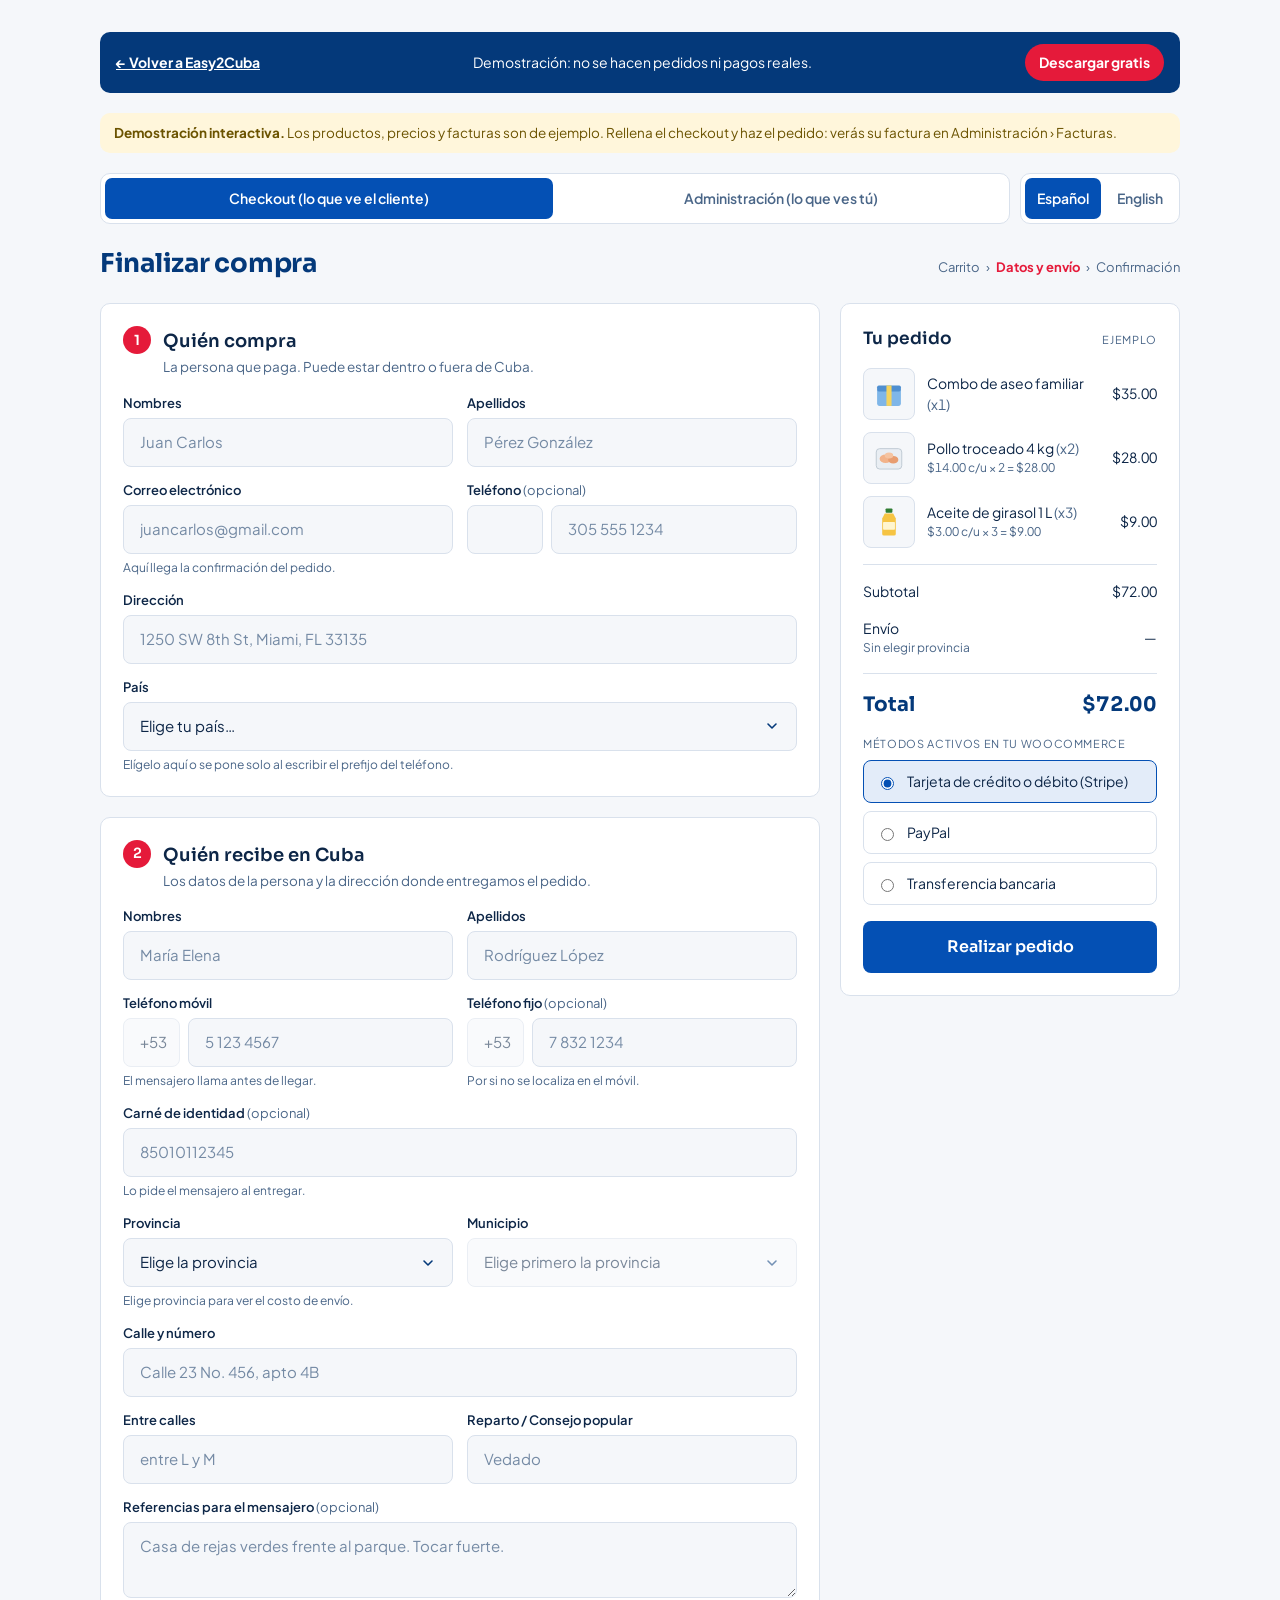
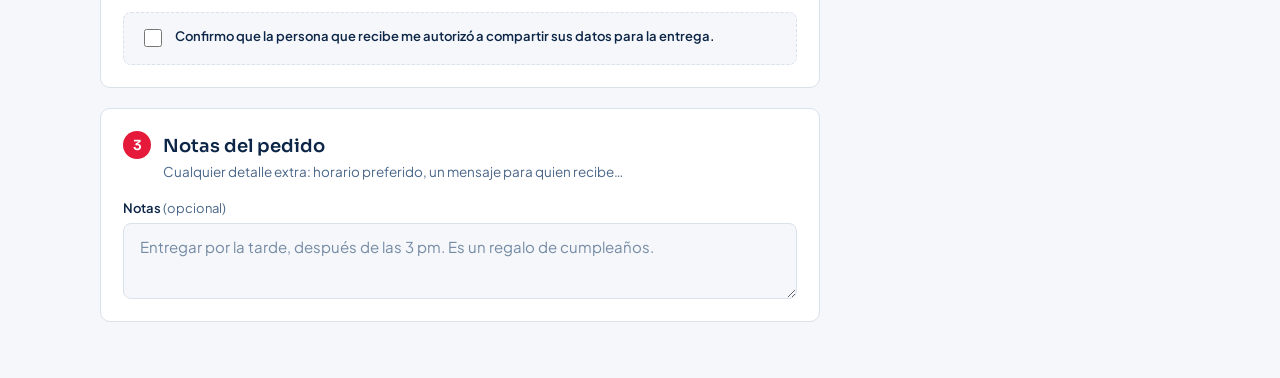
==== commit 9bf33c1c: "Icono de inicio (iPhone): carrito sin fondo con estrella blanca Co-Authored-By: Claude Opus 5.5 <nor" ====
--- a/docs/demo/index.html
+++ b/docs/demo/index.html
@@ -6,7 +6,7 @@
 <meta name="viewport" content="width=device-width, initial-scale=1">
 <meta name="description" content="La forma más fácil de vender y enviar a Cuba. Prueba el checkout de Easy2Cuba for WooCommerce: quién compra, quién recibe en Cuba, provincias, municipios y envío por provincia.">
 <link rel="icon" href="../img/favicon.png">
-<link rel="apple-touch-icon" href="../img/apple-touch-icon.png?v=3">
+<link rel="apple-touch-icon" href="../img/apple-touch-icon.png?v=4">
 <link rel="manifest" href="../manifest.webmanifest">
 <meta name="apple-mobile-web-app-title" content="Easy2Cuba">
 <meta name="theme-color" content="#04397a">
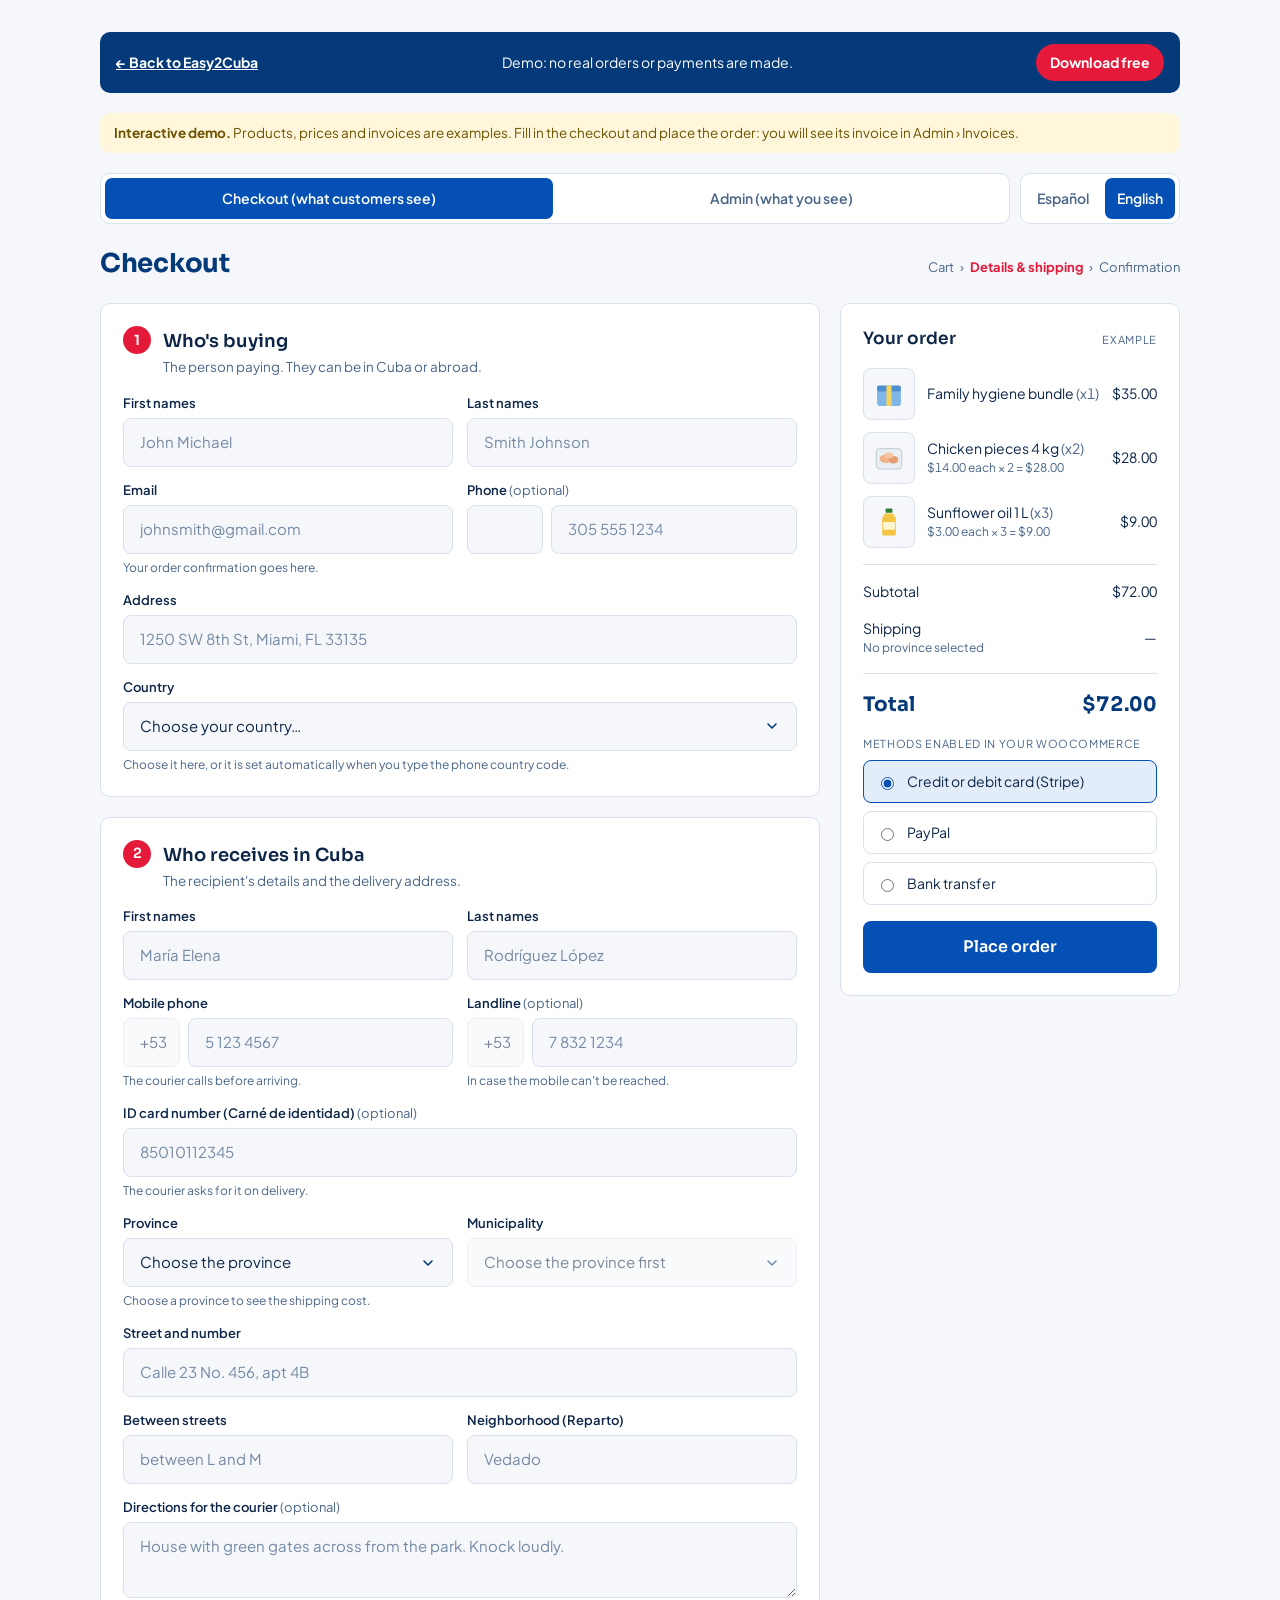
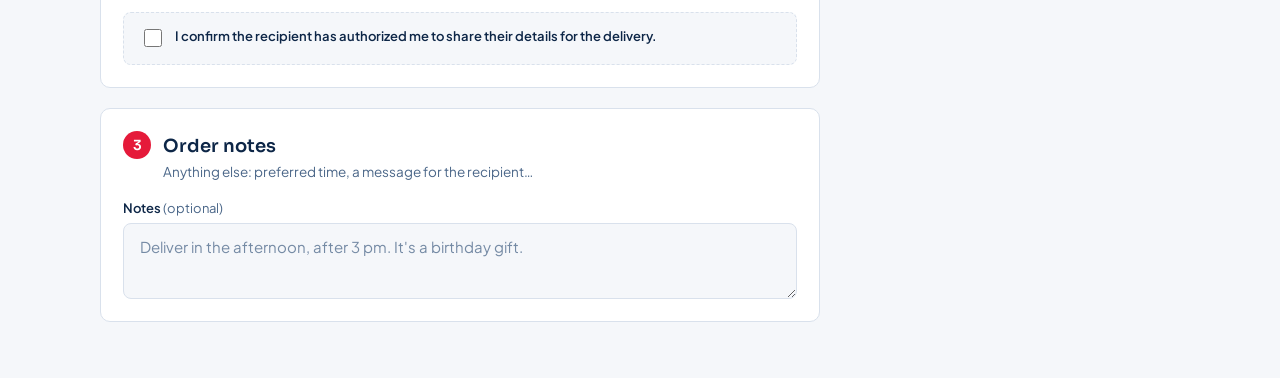
==== commit f412754a: "Web en español e inglés: selector ES/EN, capturas en inglés; la demo y Privacidad mantienen el idiom" ====
--- a/docs/demo/index.html
+++ b/docs/demo/index.html
@@ -6,7 +6,7 @@
 <meta name="viewport" content="width=device-width, initial-scale=1">
 <meta name="description" content="La forma más fácil de vender y enviar a Cuba. Prueba el checkout de Easy2Cuba for WooCommerce: quién compra, quién recibe en Cuba, provincias, municipios y envío por provincia.">
 <link rel="icon" href="../img/favicon.png">
-<link rel="apple-touch-icon" href="../img/apple-touch-icon.png?v=4">
+<link rel="apple-touch-icon" href="../img/apple-touch-icon.png?v=5">
 <link rel="manifest" href="../manifest.webmanifest">
 <meta name="apple-mobile-web-app-title" content="Easy2Cuba">
 <meta name="theme-color" content="#04397a">
@@ -261,7 +261,7 @@
 </style>
 
 <div class="wrap">
-  <div class="demo-bar"><a href="../" data-t="back"></a><span data-t="demoNote"></span><a class="dl" href="https://github.com/wpdesigndev/easy2cuba-for-woocommerce/releases/latest/download/easy2cuba-for-woocommerce.zip" data-t="dlBtn"></a></div>
+  <div class="demo-bar"><a href="../" id="back-link" data-t="back"></a><span data-t="demoNote"></span><a class="dl" href="https://github.com/wpdesigndev/easy2cuba-for-woocommerce/releases/latest/download/easy2cuba-for-woocommerce.zip" data-t="dlBtn"></a></div>
   <div class="preview-note" data-t="note"></div>
 
   <div class="topbar">
@@ -395,7 +395,7 @@
       </div>
       <dl class="info">
         <dt data-t="iName"></dt><dd>Easy2Cuba for WooCommerce</dd>
-        <dt data-t="iVersion"></dt><dd>1.6.6</dd>
+        <dt data-t="iVersion"></dt><dd>1.6.7</dd>
         <dt data-t="iBy"></dt><dd><a href="https://gmeti.com" target="_blank" rel="noopener noreferrer">GMETI</a></dd>
         <dt data-t="iPage"></dt><dd><a href="https://wpdesigndev.github.io/easy2cuba-for-woocommerce/" target="_blank" rel="noopener">wpdesigndev.github.io/easy2cuba-for-woocommerce</a></dd>
         <dt data-t="iSupport"></dt><dd><span class="mail" id="sup-mail">easy2cubaforwoo@gmeti.com</span> <button type="button" class="btn-sec small" id="copy-mail" data-t="copyBtn"></button></dd>
@@ -602,7 +602,7 @@
   rTitle:"How the order would reach your dashboard", rBuys:"Buyer", rGets:"Recipient", rPhones:"Phones", rMob:"Mobile", rLand:"Landline", rAddr:"Address", rPlace:"Location"
  }
 };
-let L = "es";
+let L = (location.hash === "#en" || (location.hash !== "#es" && navigator.language && navigator.language.toLowerCase().indexOf("es") !== 0)) ? "en" : "es";
 const t = k => T[L][k];
 
 const CUBA = {
@@ -713,6 +713,8 @@
   document.querySelectorAll("[data-ph]").forEach(el => el.placeholder = t(el.dataset.ph));
   $("copy").innerHTML = t("copy")(new Date().getFullYear());
   $("l-es").setAttribute("aria-pressed", L==="es"); $("l-en").setAttribute("aria-pressed", L==="en");
+  $("back-link").setAttribute("href", L==="en" ? "../#en" : "../");
+  if(history.replaceState) history.replaceState(null, "", L==="en" ? "#en" : location.pathname + location.search);
   renderItems(); fillProv(); fillCountries(); detectCountry();
   if(!$("v-admin").hidden) renderAdmin();
   renderInv(); renderInfo(); renderLogo();
